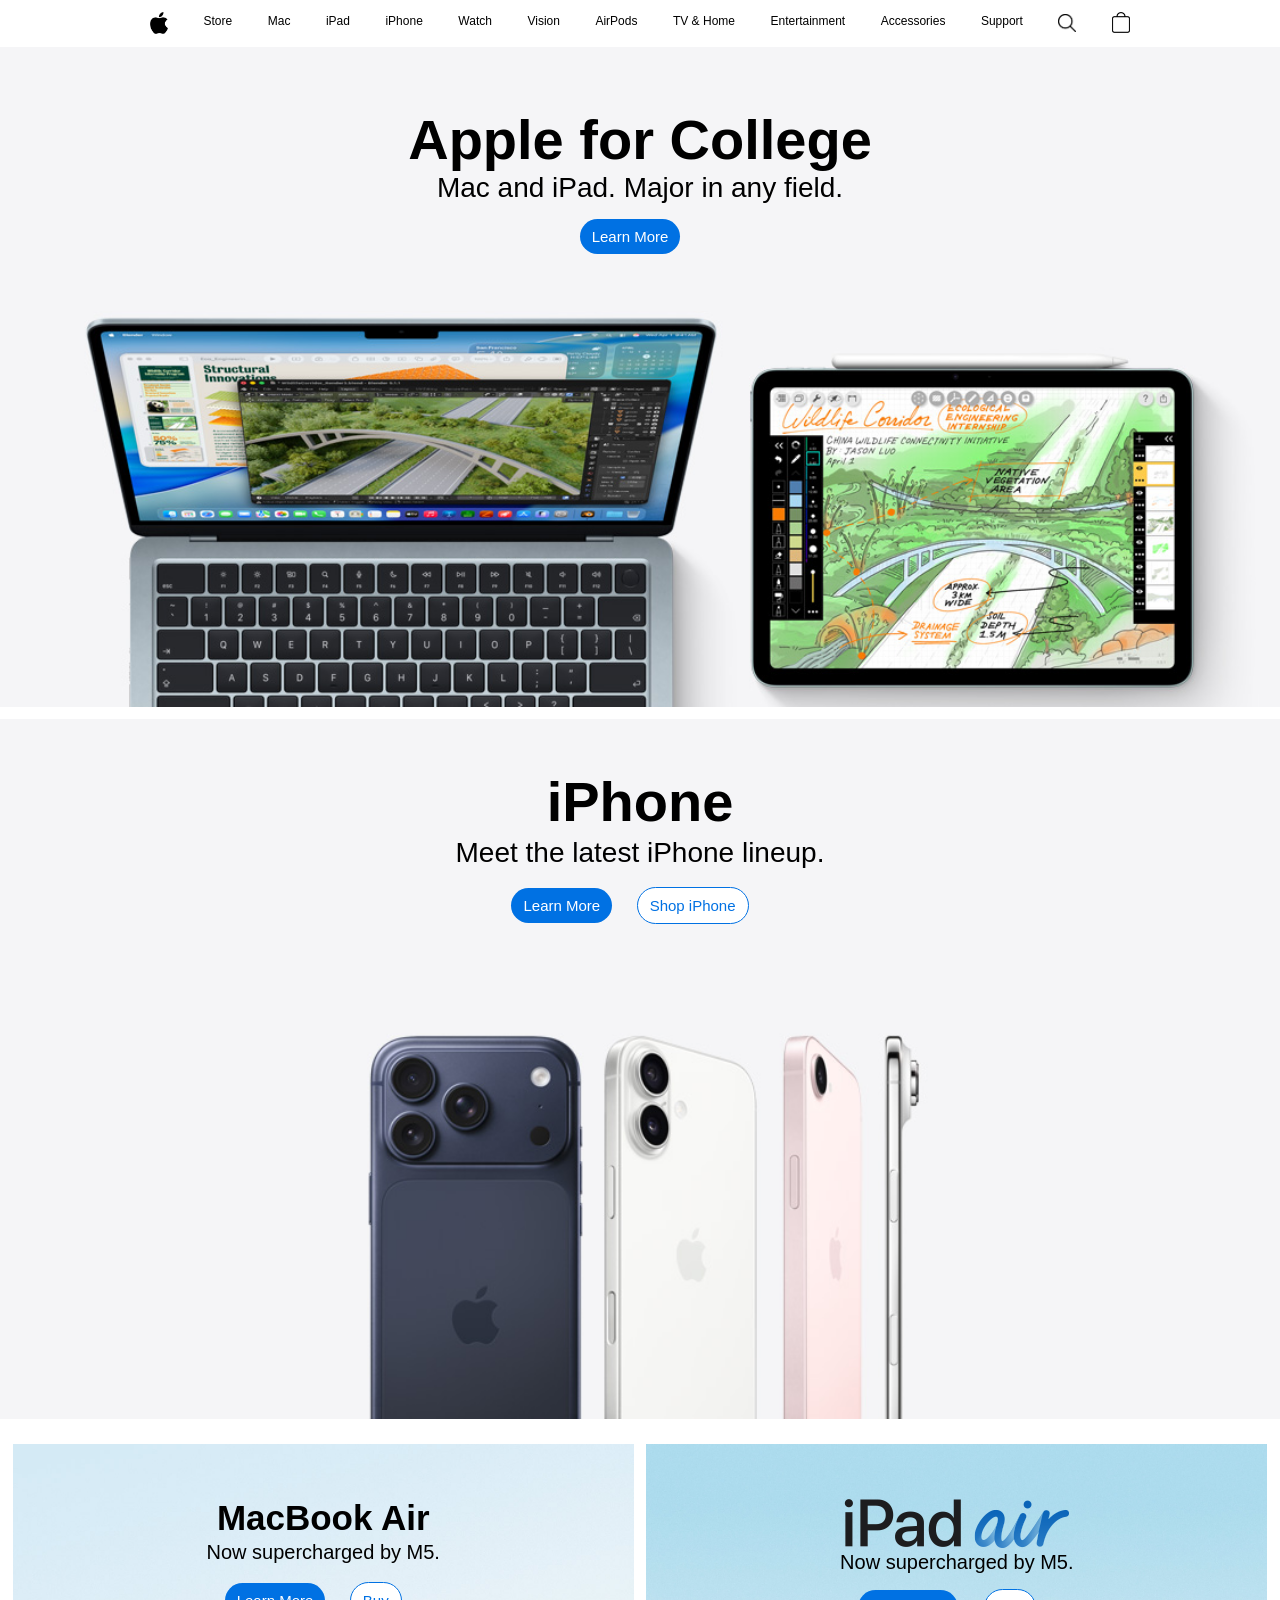
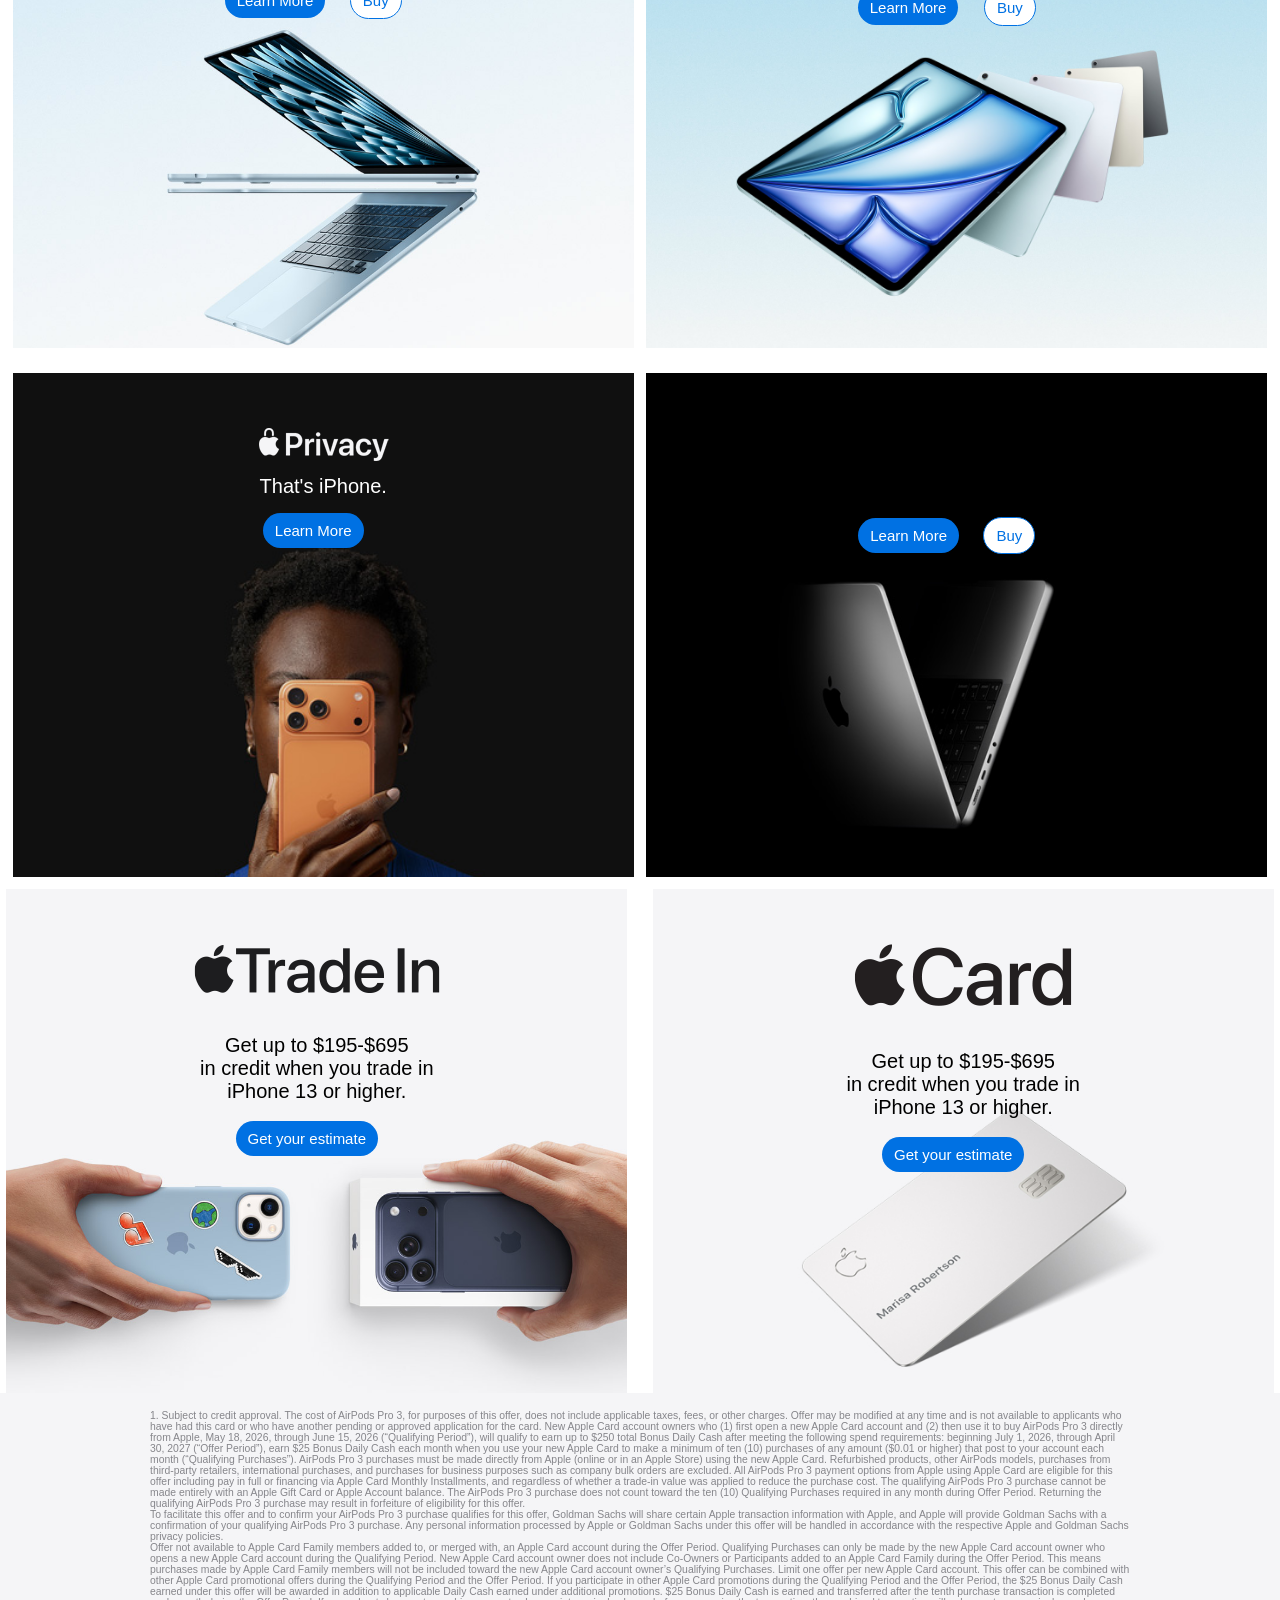
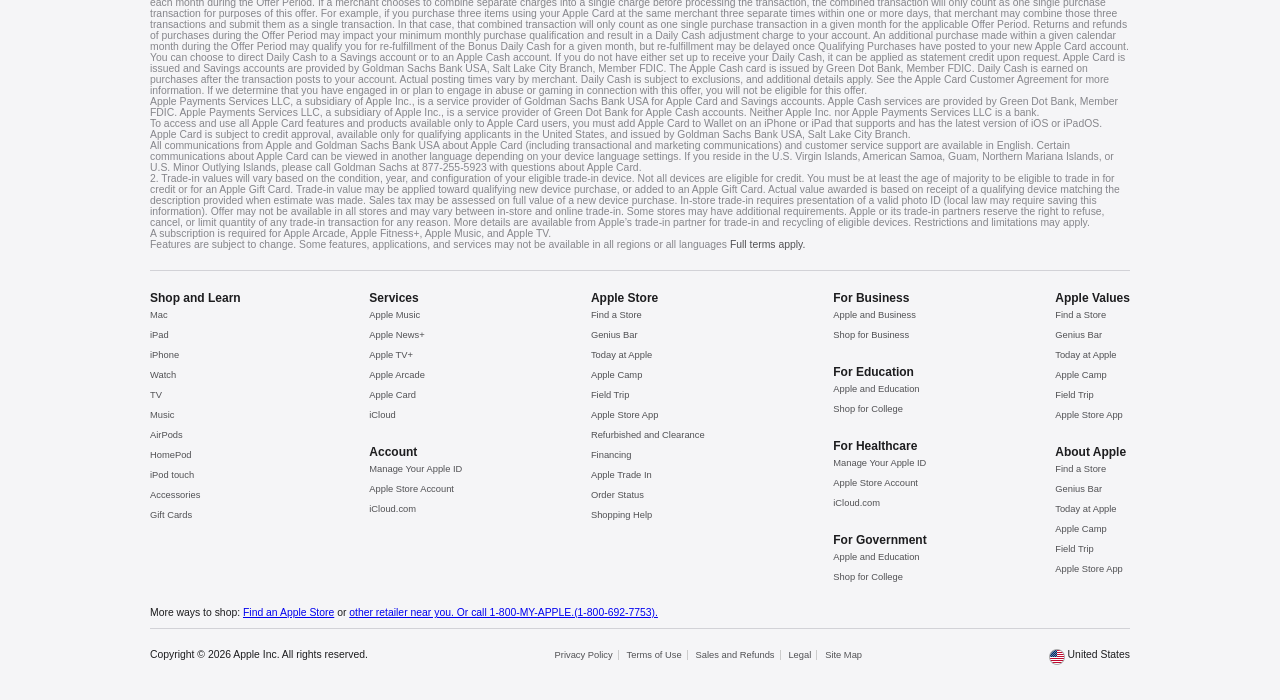
==== CurrentApple.html @ bcd477fb "Your commit message" ====
<!doctype html>
<html lang="en">
  <head>
    <meta charset="UTF-8" />
    <meta name="viewport" content="width=device-width, initial-scale=1.0" />
    <title>Current Apple Website</title>
    <link rel="stylesheet" href="currentApple.css" />
    <link
      rel="stylesheet"
      href="https://maxcdn.bootstrapcdn.com/font-awesome/4.6.2/css/font-awesome.min.css"
    />
    <link rel="preconnect" href="https://fonts.googleapis.com" />
    <link rel="preconnect" href="https://fonts.gstatic.com" crossorigin />
    <link
      href="https://fonts.googleapis.com/css2?family=Montserrat:wght@100..900&display=swap"
      rel="stylesheet"
    />
  </head>
  <body>
    <div class="outer-wrapper">
      <header class="header-wrapper">
        <div class="internal-wrapper">
          <div class="header-links-wrapper">
            <ul>
              <li class="logo-link">
                <a href="/logo/">
                  <img src="CurrentApple/icons/logo.png" alt="" />
                </a>
              </li>
              <li><a href="#">Store</a></li>
              <li><a href="#">Mac</a></li>
              <li><a href="#">iPad</a></li>
              <li><a href="#">iPhone</a></li>
              <li><a href="#">Watch</a></li>
              <li><a href="#">Vision</a></li>
              <li><a href="#">AirPods</a></li>
              <li><a href="#">TV & Home</a></li>
              <li><a href="#">Entertainment</a></li>
              <li><a href="#">Accessories</a></li>
              <li><a href="#">Support</a></li>
              <li class="search-link">
                <a href="/search/"
                  ><img src="CurrentApple/icons/search-icon.png" alt="" />
                </a>
              </li>
              <li class="cart-link">
                <a href="/cart/"
                  ><img src="CurrentApple/icons/cart.png" alt=""
                /></a>
              </li>
            </ul>
          </div>
        </div>
      </header>

      <section class="main-highlight-wrapper">
        <div class="internal-wrapper">
          <div class="product-title">Apple for College </div>
          <div class="brief-description">Mac and iPad. Major in any field.</div>
          <div class="links-wrapper">
            <ul>
              <li>
                <a href=""><button class="learn-btn">Learn More</button></a>
              </li>
            </ul>
          </div>
        </div>
      </section>

      <section class="second-highlight-wrapper">
        <div class="internal-wrapper">
          <div class="title-wrapper">iPhone</div>
          <div class="description-wrapper">Meet the latest iPhone lineup.</div>
          <div class="links-wrapper">
            <ul>
              <li>
                <a href=""><button class="learn-btn">Learn More</button></a>
              </li>
              <li>
                <a href=""><button class="buy-btn2">Shop iPhone</button></a>
              </li>
            </ul>
          </div>
        </div>
      </section>

      <section class="third-highlight-wrapper">
        <div class="left-side-wrapper">
          <div class="title-third">MacBook Air</div>
          <div class="description-wrapper">
            Now supercharged by M5.
          </div>
          <div class="links-wrapper">
            <ul>
              <li><a href=""><button class="learn-btn">Learn More</button></a></li>
              <li><a href=""><button class="buy-btn2">Buy</button></a></li>
            </ul>
          </div>
        </div>
        <div class="right-side-wrapper">
          <div class="top-logo-wrapper">
            <div class="logo-wrapper">
              <img src="CurrentApple/icons/promo_logo_ipad_air__cxpnwthgj5yu_medium_2x.png" />
            </div>
          <div class="description-wrapper">
            Now supercharged by M5.
          <div class="links-wrapper">
            <ul>
              <li><a href=""><button class="learn-btn">Learn More</button></a></li>
              <li><a href=""><button class="buy-btn2">Buy</button></a></li>
            </ul>
          </div>
        </div>
      </section>

      <section class="fourth-highlight-wrapper">
        <div class="left-side-wrapper">
          <div class="top-logo-wrapper">
            <div class="logo-wrapper">
              <img src="CurrentApple/icons/promo_logo_privacy__ca4we7oemzte_medium.png" />
            </div>
          </div>
          <div class="description-wrapper">
            That's iPhone.
          </div>
          <div class="links-wrapper">
            <ul>
              <li><a href=""><button class="learn-btn">Learn More</button></a></li>
            </ul>
          </div>
        </div>
        <div class="right-side-wrapper">
          <div class="title-third">MacBook Pro</div>
          <div class="description-wrapper">
            Now with M5, M5 Pro, and M5
          </div>
          <div class="links-wrapper">
            <ul>
              <li><a href=""><button class="learn-btn">Learn More</button></a></li>
              <li><a href=""><button class="buy-btn2">Buy</button></a></li>
            </ul>
          </div>
        </div>
      </section>

      <section class="fifth-highlight-wrapper">
        <div class="right-side-wrapper">
          <div class="top-logo-wrapper">
            <div class="logo-wrapper">
              <img src="CurrentApple/icons/promo_logo_iphone_tradein__7y3gtai5az66_medium_2x.png" alt="" />
            </div>
          </div>
          <div class="description-wrapper">
             Get up to $195-$695 <br>in credit when you trade in <br>iPhone 13 or higher.
          </div>
          <div class="links-wrapper">
            <ul>
              <li><a href=""><button class="learn-btn">Get your estimate</button></a></li>
            </ul>
          </div>
        </div>
        <div class="left-side-wrapper">
          <div class="top-logo-wrapper">
            <div class="logo-wrapper">
               <img src="CurrentApple/icons/rs.png" />
            </div>
          </div>
          <div class="description-wrapper">
            Get up to $195-$695 <br>in credit when you trade in <br>iPhone 13 or higher.
          </div>
          <div class="links-wrapper">
            <ul>
              <li><a href=""><button class="learn-btn">Get your estimate</button></a></li>
            </ul>
          </div>
        </div>
      </section>


      <footer class="footer-wrapper">
        <div class="footer-content">
          <div class="upper-text-container">
            1. Subject to credit approval. The cost of AirPods Pro 3, for purposes of this offer, 
            does not include applicable taxes, fees, or other charges. Offer may be modified at any
             time and is not available to applicants who have had this card or who have another pending 
             or approved application for the card. New Apple Card account owners who 
              (1) first open a new Apple Card account and (2) then use it to buy AirPods Pro 3 
              directly from Apple, May 18, 2026, through June 15, 2026 (“Qualifying Period”), will
               qualify to earn up to $250 total Bonus Daily Cash after meeting the following spend requirements: 
               beginning July 1, 2026, through April 30, 2027 (“Offer Period”), earn $25 Bonus Daily Cash each month
                when you use your new Apple Card to make a minimum of ten (10) purchases of any amount ($0.01 or higher) 
                that post to your account each month (“Qualifying Purchases”). AirPods Pro 3 purchases must be made directly
                 from Apple (online or in an Apple Store) using the new Apple Card. Refurbished products, other AirPods models,
                  purchases from third‑party retailers, international purchases, and purchases for business purposes such as 
                  company bulk orders are excluded. All AirPods Pro 3 payment options from Apple using Apple Card are eligible
                   for this offer including pay in full or financing via Apple Card Monthly Installments, and regardless of whether
                    a trade-in value was applied to reduce the purchase cost. The qualifying AirPods Pro 3 purchase cannot be made 
                    entirely with an Apple Gift Card or Apple Account balance. The AirPods Pro 3 purchase does not count toward the ten
                     (10) Qualifying Purchases required in any month during Offer Period. Returning the qualifying AirPods Pro 3 purchase
                      may result in forfeiture of eligibility for this offer. <br>
                      To facilitate this offer and to confirm your AirPods Pro 3 purchase 
                      qualifies for this offer, Goldman Sachs will share certain Apple transaction
                       information with Apple, and Apple will provide Goldman Sachs with a confirmation of your qualifying AirPods Pro 3 purchase. Any personal information processed by Apple or Goldman Sachs under this offer will be 
                      handled in accordance with the respective Apple and Goldman Sachs privacy policies. <br>
                      Offer not available to Apple Card Family members added to, or merged with, an Apple Card account during the Offer Period. Qualifying Purchases can only be made by the new Apple Card account owner who opens a new Apple Card account during the Qualifying Period. New Apple Card account owner does not include Co-Owners or Participants added to an Apple Card Family during the Offer Period. This means purchases made by Apple Card Family members will not be included toward the new Apple Card account owner’s Qualifying Purchases. Limit one offer per new Apple Card account. This offer can be combined with other Apple Card promotional offers during the Qualifying Period and the Offer Period. If you participate in other Apple Card promotions during the Qualifying Period and the Offer Period, the $25 Bonus Daily Cash earned under this offer will be awarded in addition to applicable Daily Cash earned under additional promotions. $25 Bonus Daily Cash is earned and transferred after the tenth purchase transaction is completed each month during the Offer Period. If a merchant chooses to combine separate charges into a single charge before processing the transaction, the combined transaction will only count as one single purchase transaction for purposes of this offer. For example, if you purchase three items using your Apple Card at the same merchant three separate times within one or more days, that merchant may combine those three transactions and submit them as a single transaction. In that case, that combined transaction will only count as one single purchase transaction in a given month for the applicable Offer Period. Returns and refunds of purchases during the Offer Period may impact your minimum monthly purchase qualification and result in a Daily Cash adjustment charge to your account. An additional purchase made within a given calendar month during the Offer Period may qualify you for re-fulfillment of the Bonus Daily Cash for a given month, but re-fulfillment may be delayed once Qualifying 
                      Purchases have posted to your new Apple Card account. <br>
                      You can choose to direct Daily Cash to a Savings account or to an Apple Cash account. If you do not have either set up to receive your Daily Cash, it can be applied as statement credit upon request. Apple Card is issued and Savings accounts are provided by Goldman Sachs Bank USA, Salt Lake City Branch, Member FDIC. The Apple Cash card is issued by Green Dot Bank, Member FDIC. Daily Cash is earned on purchases after the transaction posts to your account. Actual posting times vary by merchant. Daily Cash is subject to exclusions, and additional details apply. See the Apple Card Customer Agreement for more information. If we determine that you have engaged in or plan to engage in abuse or 
                      gaming in connection with this offer, you will not be eligible for this offer. <br>
                      Apple Payments Services LLC, a subsidiary of Apple Inc., is a service provider of Goldman Sachs Bank USA for Apple Card and Savings 
                      accounts. Apple Cash services are provided by Green Dot Bank, Member FDIC. Apple Payments Services LLC, a subsidiary of Apple Inc., 
                      is a service provider of Green Dot Bank for Apple Cash accounts. Neither Apple Inc. nor Apple Payments Services LLC is a bank. <br>
                      To access and use all Apple Card features and products available only to Apple Card users, you must add Apple Card to Wallet on an iPhone or iPad that supports and has the latest version of iOS or iPadOS. Apple Card is subject to credit approval, available only for qualifying applicants in the United States, and issued by Goldman Sachs Bank USA, Salt Lake City Branch. <br>
                      All communications from Apple and Goldman Sachs Bank USA about Apple Card (including transactional and marketing communications) and customer service support are available in English. Certain communications about Apple Card can be viewed in another language depending on your device language settings. If you reside in the U.S. Virgin Islands, American Samoa, Guam, Northern Mariana Islands, or U.S. Minor Outlying Islands, please call Goldman Sachs at 877-255-5923 with questions about Apple Card. <br>
            2. Trade‑in values will vary based on the condition, year, and configuration of your eligible trade‑in device. Not all devices are eligible for credit. You must be at least the age of majority to be eligible to trade in for credit or for an Apple Gift Card. Trade‑in value may be applied toward qualifying new device purchase, or added to an Apple Gift Card. Actual value awarded is based on receipt of a qualifying device matching the description provided when estimate was made. Sales tax may be assessed on full value of a new device purchase. In‑store trade‑in requires presentation of a valid photo ID (local law may require saving this information). Offer may not be available in all stores and may vary between in‑store and online trade‑in. Some stores may have additional requirements. Apple or its trade‑in partners reserve the right to refuse, cancel, or limit quantity of any trade‑in transaction for any reason. More details are available from Apple’s trade-in partner for trade‑in and recycling of eligible devices. Restrictions and limitations may apply. <br>
            A subscription is required for Apple Arcade, Apple Fitness+, Apple Music, and Apple TV. <br>
Features are subject to change. Some features, applications, and services may not be available in all regions or all languages

            <a href="#"> Full terms apply.</a>
          </div>
          <div class="footer-links-wrapper">
            <div class="links-wrapper-1">
              <h3>Shop and Learn</h3>
              <ul>
                <li><a href="#">Mac</a></li>
                <li><a href="#">iPad</a></li>
                <li><a href="#">iPhone</a></li>
                <li><a href="#">Watch</a></li>
                <li><a href="#">TV</a></li>
                <li><a href="#">Music</a></li>
                <li><a href="#">AirPods</a></li>
                <li><a href="#">HomePod</a></li>
                <li><a href="#">iPod touch</a></li>
                <li><a href="#">Accessories</a></li>
                <li><a href="#">Gift Cards</a></li>
              </ul>
            </div>
            <div class="links-wrapper-2">
              <h3>Services</h3>
              <ul>
                <li><a href="#">Apple Music</a></li>
                <li><a href="#">Apple News+</a></li>
                <li><a href="#">Apple TV+</a></li>
                <li><a href="#">Apple Arcade</a></li>
                <li><a href="#">Apple Card</a></li>
                <li><a href="#">iCloud</a></li>
              </ul>
              <h3>Account</h3>
              <ul>
                <li><a href="#">Manage Your Apple ID</a></li>
                <li><a href="#">Apple Store Account</a></li>
                <li><a href="#">iCloud.com</a></li>
              </ul>
            </div>
            <div class="links-wrapper-3">
              <h3>Apple Store</h3>
              <ul>
                <li><a href="#">Find a Store</a></li>
                <li><a href="#">Genius Bar</a></li>
                <li><a href="#">Today at Apple</a></li>
                <li><a href="#">Apple Camp</a></li>
                <li><a href="#">Field Trip</a></li>
                <li><a href="#">Apple Store App</a></li>
                <li><a href="#">Refurbished and Clearance</a></li>
                <li><a href="#">Financing</a></li>
                <li><a href="#">Apple Trade In</a></li>
                <li><a href="#">Order Status</a></li>
                <li><a href="#">Shopping Help</a></li>
              </ul>
            </div>
            <div class="links-wrapper-4">
              <h3>For Business</h3>
              <ul>
                <li><a href="#">Apple and Business</a></li>
                <li><a href="#">Shop for Business</a></li>
              </ul>
              <h3>For Education</h3>
              <ul>
                <li><a href="#">Apple and Education</a></li>
                <li><a href="#">Shop for College</a></li>
              </ul>
              <h3>For Healthcare</h3>
              <ul>
                <li><a href="#">Manage Your Apple ID</a></li>
                <li><a href="#">Apple Store Account</a></li>
                <li><a href="#">iCloud.com</a></li>
              </ul>
              <h3>For Government</h3>
              <ul>
                <li><a href="#">Apple and Education</a></li>
                <li><a href="#">Shop for College</a></li>
              </ul>
            </div>
            <div class="links-wrapper-5">
              <h3>Apple Values</h3>
              <ul>
                <li><a href="#">Find a Store</a></li>
                <li><a href="#">Genius Bar</a></li>
                <li><a href="#">Today at Apple</a></li>
                <li><a href="#">Apple Camp</a></li>
                <li><a href="#">Field Trip</a></li>
                <li><a href="#">Apple Store App</a></li>
              </ul>
              <h3>About Apple</h3>
              <ul>
                <li><a href="#">Find a Store</a></li>
                <li><a href="#">Genius Bar</a></li>
                <li><a href="#">Today at Apple</a></li>
                <li><a href="#">Apple Camp</a></li>
                <li><a href="#">Field Trip</a></li>
                <li><a href="#">Apple Store App</a></li>
              </ul>
            </div>
          </div>

          <div class="my-apple-wrapper">
            More ways to shop: <a href="#">Find an Apple Store</a> or
            <a href="#">other retailer near you. Or call 1-800-MY-APPLE.(1-800-692-7753).</a>
          </div>
          <div class="copyright-wrapper">
            <div class="copyright">
              Copyright © 2026 Apple Inc. All rights reserved.
            </div>
            <div class="footer-links-terms">
              <ul>
                <li><a href="#">Privacy Policy</a></li>
                <li><a href="#">Terms of Use</a></li>
                <li><a href="#">Sales and Refunds</a></li>
                <li><a href="#">Legal</a></li>
                <li><a href="#">Site Map</a></li>
              </ul>
            </div>
            <div class="footer-country">
              <div class="flag-wrapper">
                <img src="Images/icons/16.png" alt="" />
              </div>
              <div class="footer-country-name">United States</div>
            </div>
          </div>
        </div>
      </footer>

    </div>
  </body>
</html>
---- currentApple.css ----
* {
    margin: 0;
    padding: 0;
}
img { /* imgs that are within container cant have a width that is greater than the container*/
    max-width: 100%;
}

body {
  font-family: -apple-system, BlinkMacSystemFont, "Segoe UI", sans-serif;
}

/* Header Style*/
.header-wrapper{
    background: white;
    color: black;
    font-weight: 200;
    font-size: 0.75em; /* 1em = 16px */
}
.header-wrapper ul{
    display: flex; /* to make them horizontal*/
    -webkit-box-pack: justify;   /* older version of justify content*/
    justify-content: space-between;
}
.internal-wrapper{
    width: 980px;
    padding: 0 10px;
    margin: 0 auto; /* makes it center*/
}
.header-wrapper .header-links-wrapper ul li a{
    text-decoration: none;
    color: black;
}
.header-wrapper ul{
    list-style: none;
}
.header-wrapper .header-links-wrapper ul li{
    display: inline-block;
    padding: 14px 0 8px;
    height: 25px;
    
}
.header-wrapper .header-links-wrapper ul li:hover{
    opacity: 1;
}
.logo-link, .search-link, .cart-link{
    width: 18px;
    display: block;
    filter: invert(100%);

}
.header-wrapper .header-links-wrapper ul li.logo-link{
    padding: 12px 0 10px;  /* top left&right bottom*/
}
.header-wrapper .header-links-wrapper ul li.search-link{
    padding: 14px 0 8px;
}
.header-wrapper .header-links-wrapper ul li.cart-link{
    padding: 12px 0 10px;
}


/* Main Highlight */  /*
.main-highlight-wrapper {
    background-image: url(../CurrentApple/hero_iphone_17_pro__bknyzxfk2agi_mediumtall_2x.jpg);
    background-position: center;
    background-repeat: no-repeat;
    background-size: cover;

    text-align: center;
    padding: 25px;
    height: 100vh;
    color: #fff;
}  */

.main-highlight-wrapper {
    background-image: url(../CurrentApple/hero_college_students_2026__dzrtx52rt9aq_large.jpg);
    background-position: center;
    background-repeat: no-repeat;
    background-size: cover;

    height: 600px;
    color: black;

    display: flex;
    flex-direction: column;
    align-items: center;

    justify-content: flex-start;
    padding-top: 60px; /* control spacing here */
    text-align: center;
}
.links-wrapper ul{
    list-style: none;
    padding: 0;
    margin: 0;
}
.model{
    font-size: 0.85em;
}
.product-title{
    font-weight: 700;
    font-size: 56px;
    color: black;
}
.brief-description{
    font-size: 28px;
    color: black;
}
.links-wrapper{
    padding: 15px 0;
}
.links-wrapper ul li{
    display: inline-block;
    padding-right: 20px;
}
.links-wrapper ul li a{
    color: #06c;
    text-decoration: none;
}
.links-wrapper ul li a:hover{
    color: #000;
}

.learn-btn{
    background-color: #0071e3;
    color: white;
    border: none;
    padding: 18px 30px;
    border-radius: 999px;
    font-size: 50px;
    cursor: pointer;
}


/* Second Highlight Section */
.second-highlight-wrapper{
    background-image: url(../CurrentApple/hero_iphone_family__be5jkzxszb1e_medium.jpg);
    height: 600px;
    background-position: center;
    background-repeat: no-repeat;
    background-size: cover;
    text-align: center;
    padding: 50px 20px;
    color: black;
    margin: 12px 0;
}
.title-wrapper{
    font-weight: 600px;
    font-size: 56px;
    font-weight: bold;
}
.description-wrapper{
    font-size: 28px;
    padding: 10px 0;
    
}
.buy-btn2{
    background-color:white;
    color: #0071e3;
    border: 1px solid #0071e3;
    padding: 9px 12px;
    border-radius: 999px;
    font-size: 15px;
    cursor: pointer;
}
.buy-btn2:hover{
    background-color: #0071e3;
    color: white;
}


/* Third Highlight Section */
.third-highlight-wrapper{
    display: flex;
    justify-content: space-between;
    background: #fff;
    margin: 12px 0;
}
.left-side-wrapper{
    height: 500px;
    background-position: center;
    background-repeat: no-repeat;
    background-size: cover;
    text-align: center;
    width: 48.5%;
    
}
.third-highlight-wrapper .left-side-wrapper{
    background-image: url(../CurrentApple/promo_macbook_air_m5__e5xk2yysqiie_medium_2x.jpg);
}
.right-side-wrapper{
    height: 500px;
    background-position: center;
    background-repeat: no-repeat;
    background-size: cover;
    text-align: center;
    width: 48.5%;
    
}
.third-highlight-wrapper .right-side-wrapper .logo-wrapper{
    height: 50px;
}
.third-highlight-wrapper .right-side-wrapper{
    background-image: url(../CurrentApple/promo_ipad_air_m4__bgcv7t286k8y_large_2x.jpg);
}
.third-highlight-wrapper .description-wrapper{
   font-size: 20px;
   padding: 3px 0;
}
.title-third{
    font-size: 35px;
    font-weight: bold;
}

/* Fouth Highlight Section */
.fourth-highlight-wrapper{
    display: flex;
    justify-content: space-between;
    background: #fff;
}
.left-side-wrapper{
    height: 580px;
    background-position: center;
    background-repeat: no-repeat;
    background-size: contain;
    text-align: center;
    width: 48.5%;
    margin: 1% 0.5% 0% 1%;
    padding-top: 54px;
}
.fourth-highlight-wrapper .left-side-wrapper{
    background-image: url(../CurrentApple/promo_privacy__cnqoldc74oty_medium.jpg);
   
}
.fourth-highlight-wrapper .left-side-wrapper .description-wrapper{
    color: white;
    padding: 0;
}
.right-side-wrapper{
    height: 580px;
    background-position: center bottom;
    background-repeat: no-repeat;
    background-size: contain;
    text-align: center;
    width: 48.5%;
    margin: 1% 1% 0% 0.5%;
    padding-top: 54px;
}
.fourth-highlight-wrapper .right-side-wrapper{
    background-image: url(../CurrentApple/promo_macbook_pro__c9td9w1mc8ia_large.jpg);  
}
.fourth-highlight-wrapper .right-side-wrapper .title-third, .description-wrapper{
    color: black;
    padding: 3px;
}
.fourth-highlight-wrapper .description-wrapper{
    font-size: 20px;
}
.fourth-highlight-wrapper .buy-btn2, .learn-btn{
    padding: 9px 12px;
    font-size: 15px;
}


/* Fifth Highlight Section */
.fifth-highlight-wrapper{
    display: flex;
    justify-content: space-between;
    background: #fff;
}
.left-side-wrapper{
    height: 450px;
    background-position: center;
    background-repeat: no-repeat;
    background-size: cover;
    text-align: center;
    width: 48.5%;
    margin: 1% 0.5% 0% 1%;
    padding-top: 54px;
}
.fifth-highlight-wrapper .left-side-wrapper{
    background-image: url(../CurrentApple/promo_apple_card__d8xz4kd4evwy_large.jpg);
   
}
.fifth-highlight-wrapper .description-wrapper{
    color: black;
    font-size: 20px;
    padding-top: 5px;
}
.right-side-wrapper{
    height: 450px;
    background-position: center;
    background-repeat: no-repeat;
    background-size: cover;
    text-align: center;
    width: 48.5%;
    margin: 1% 1% 0% 0.5%;
    padding-top: 54px;
}
.fifth-highlight-wrapper .right-side-wrapper{
    background-image: url(../CurrentApple/promo_iphone_tradein__bugw15ka691e_medium_2x.jpg);
    
}
.fifth-highlight-wrapper .buy-btn2, .learn-btn{
    padding: 9px 12px;
    font-size: 15px;
}
.fifth-highlight-wrapper .left-side-wrapper .right-side-wrapper .lo img{
    padding-top: 20px;
}


/* footer style */

.footer-wrapper{
    background-color: #f5f5f7;
    color: #1d1d1f;
    font-size: .65em;
}
.upper-text-container{
    border-bottom: 1px solid #d2d2d7;
    color: #86868b;
    padding: 17px 0 20px;
}
.upper-text-container a{
    text-decoration: none;
    color: #515154;
}
.upper-text-container a:hover{
    text-decoration: underline;
}
.footer-links-wrapper{
    display: flex;
    -webkit-box-pack: justify;
    justify-content: space-between;
    padding-top: 20px;
}
.footer-wrapper ul{
    list-style: none;
    padding-bottom: 20px;
}
.footer-wrapper ul li{
    padding: 5px 0;
    font-size: 0.9em;
}
.footer-content{
    width: 980px;
    padding: 0 10px;
    margin: 0 auto;
}
.footer-links-wrapper a{
    color: #515154;
    text-decoration: none;
}
.footer-links-wrapper a:hover{
    text-decoration: underline;
}
.footer-links-wrapper h3{
    font-size: 12px;
    font-weight: 600;
}
.my-apple-wrapper{
    border-bottom: 1px solid #d2d2d7;
    padding-bottom: 10px;
    margin-bottom: 10px;
}
.copyright-wrapper{
    display: flex;
    -webkit-box-pack: justify;
    justify-content: space-between;
    padding: 10px 0 20px;
}
.footer-links-terms ul li{
    display: inline-block;
    padding: 0 5px;
    border-right: 1px solid #ccc;
}
.footer-links-terms ul li:last-child{
    border-right: 0px;
}
.footer-links-terms ul li a{
    text-decoration: none;
    color: #515154;
}
.footer-links-terms ul li a:hover{
    text-decoration: underline;
}
.footer-country{
    display: inline-block;
}
.flag-wrapper{
    display: inline-block;
    vertical-align: middle;
}
.footer-country-name{
    display: inline-block;
    vertical-align: top;
}


/* Tablets */
@media (max-width: 1024px) {

    .left-side-wrapper,
    .right-side-wrapper {
        width: 100%;
        margin: 10px 0;
        height: 500px;
    }

    .product-title,
    .title-third {
        font-size: 36px;
    }
}

/* Phones */
@media (max-width: 768px) {

    .left-side-wrapper,
    .right-side-wrapper {
        width: 100%;
        height: 400px;
        padding-top: 30px;
        background-size: contain;
        margin: 10px 0;
    }

    .product-title,
    .title-third {
        font-size: 28px;
    }

    .description-wrapper {
        font-size: 18px;
    }

    .links-wrapper ul {
        display: flex;
        justify-content: center;
        flex-wrap: wrap;
    }

    .learn-btn,
    .buy-btn,
    .buy-btn2 {
        padding: 8px 12px;
        font-size: 14px;
    }
}

/* Small phones */
@media (max-width: 480px) {

    .left-side-wrapper,
    .right-side-wrapper {
        height: 320px;
        background-size: contain;
    }

    .product-title,
    .title-third {
        font-size: 24px;
    }

    .description-wrapper {
        font-size: 16px;
    }
}

/* since we're using flexbox */

@media (max-width: 768px) {

    .third-highlight-wrapper,
    .fourth-highlight-wrapper,
    .fifth-highlight-wrapper {
        flex-direction: column;
    }
}
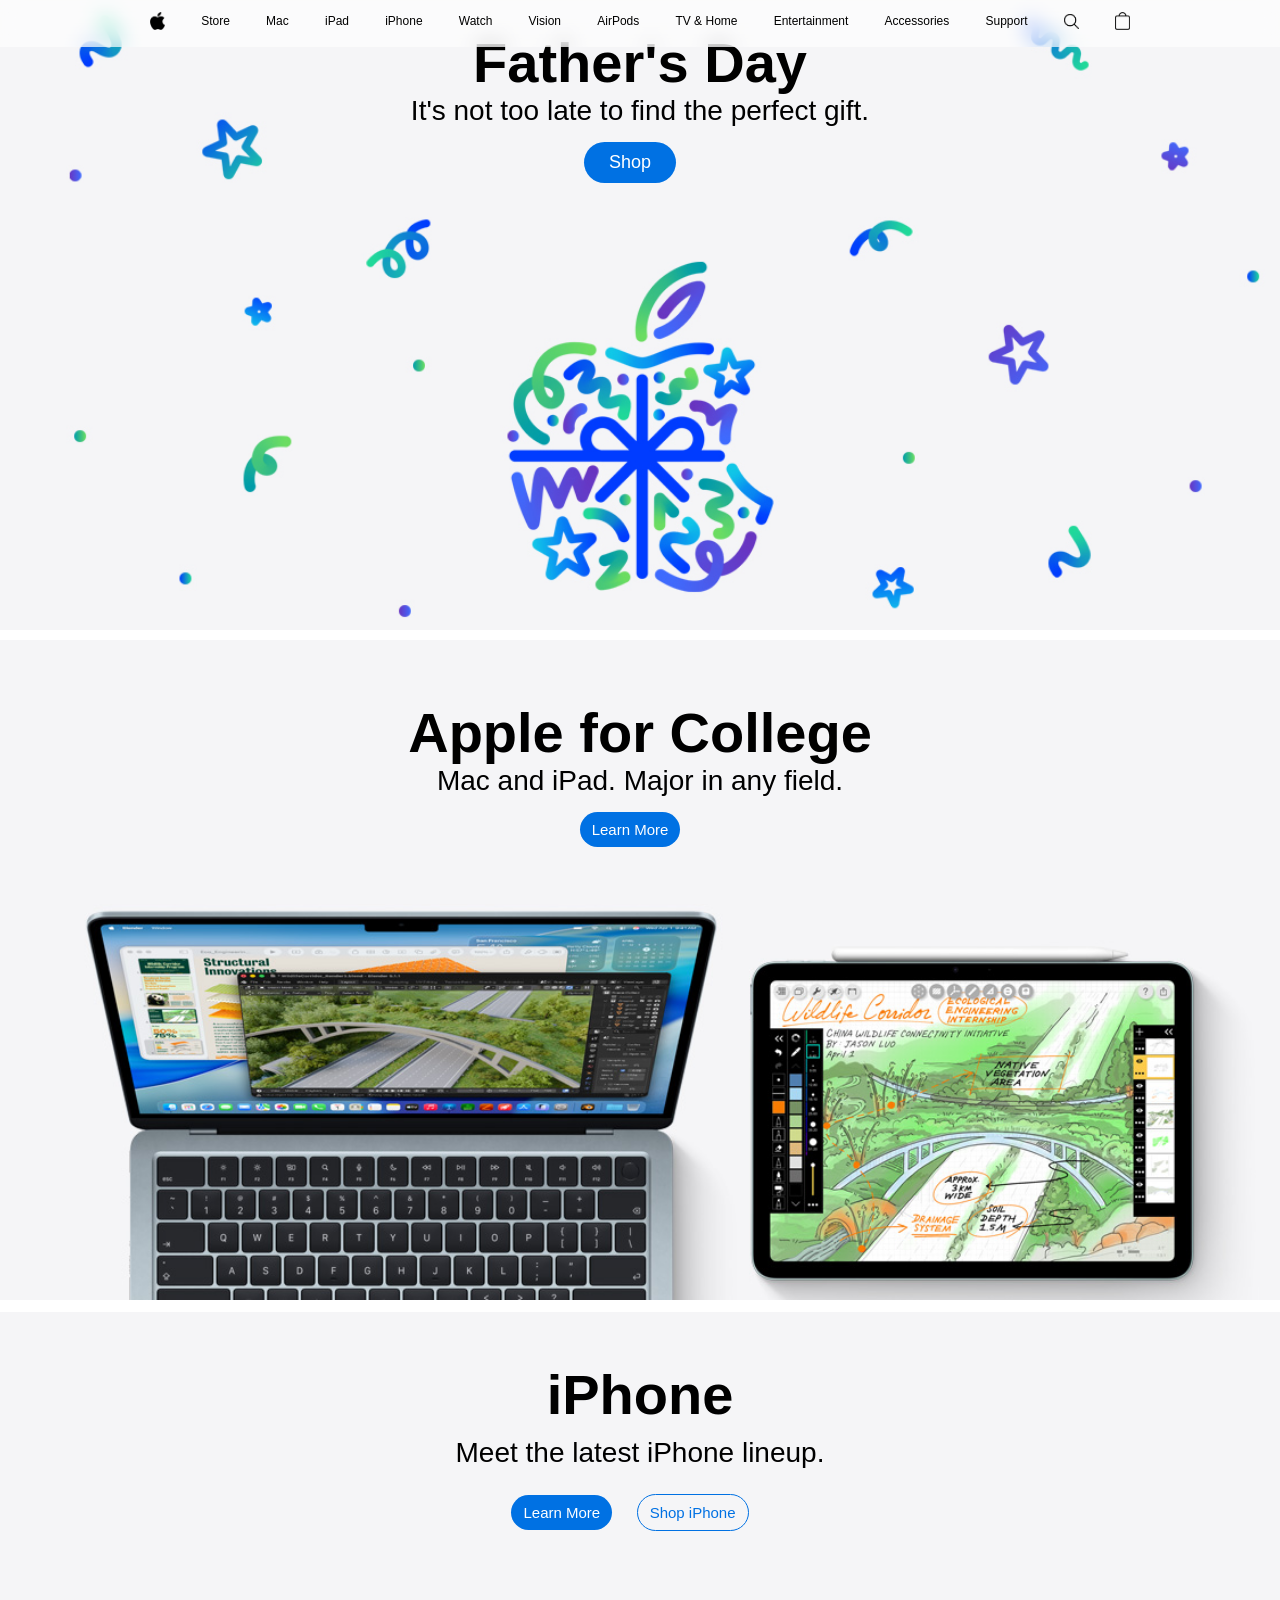
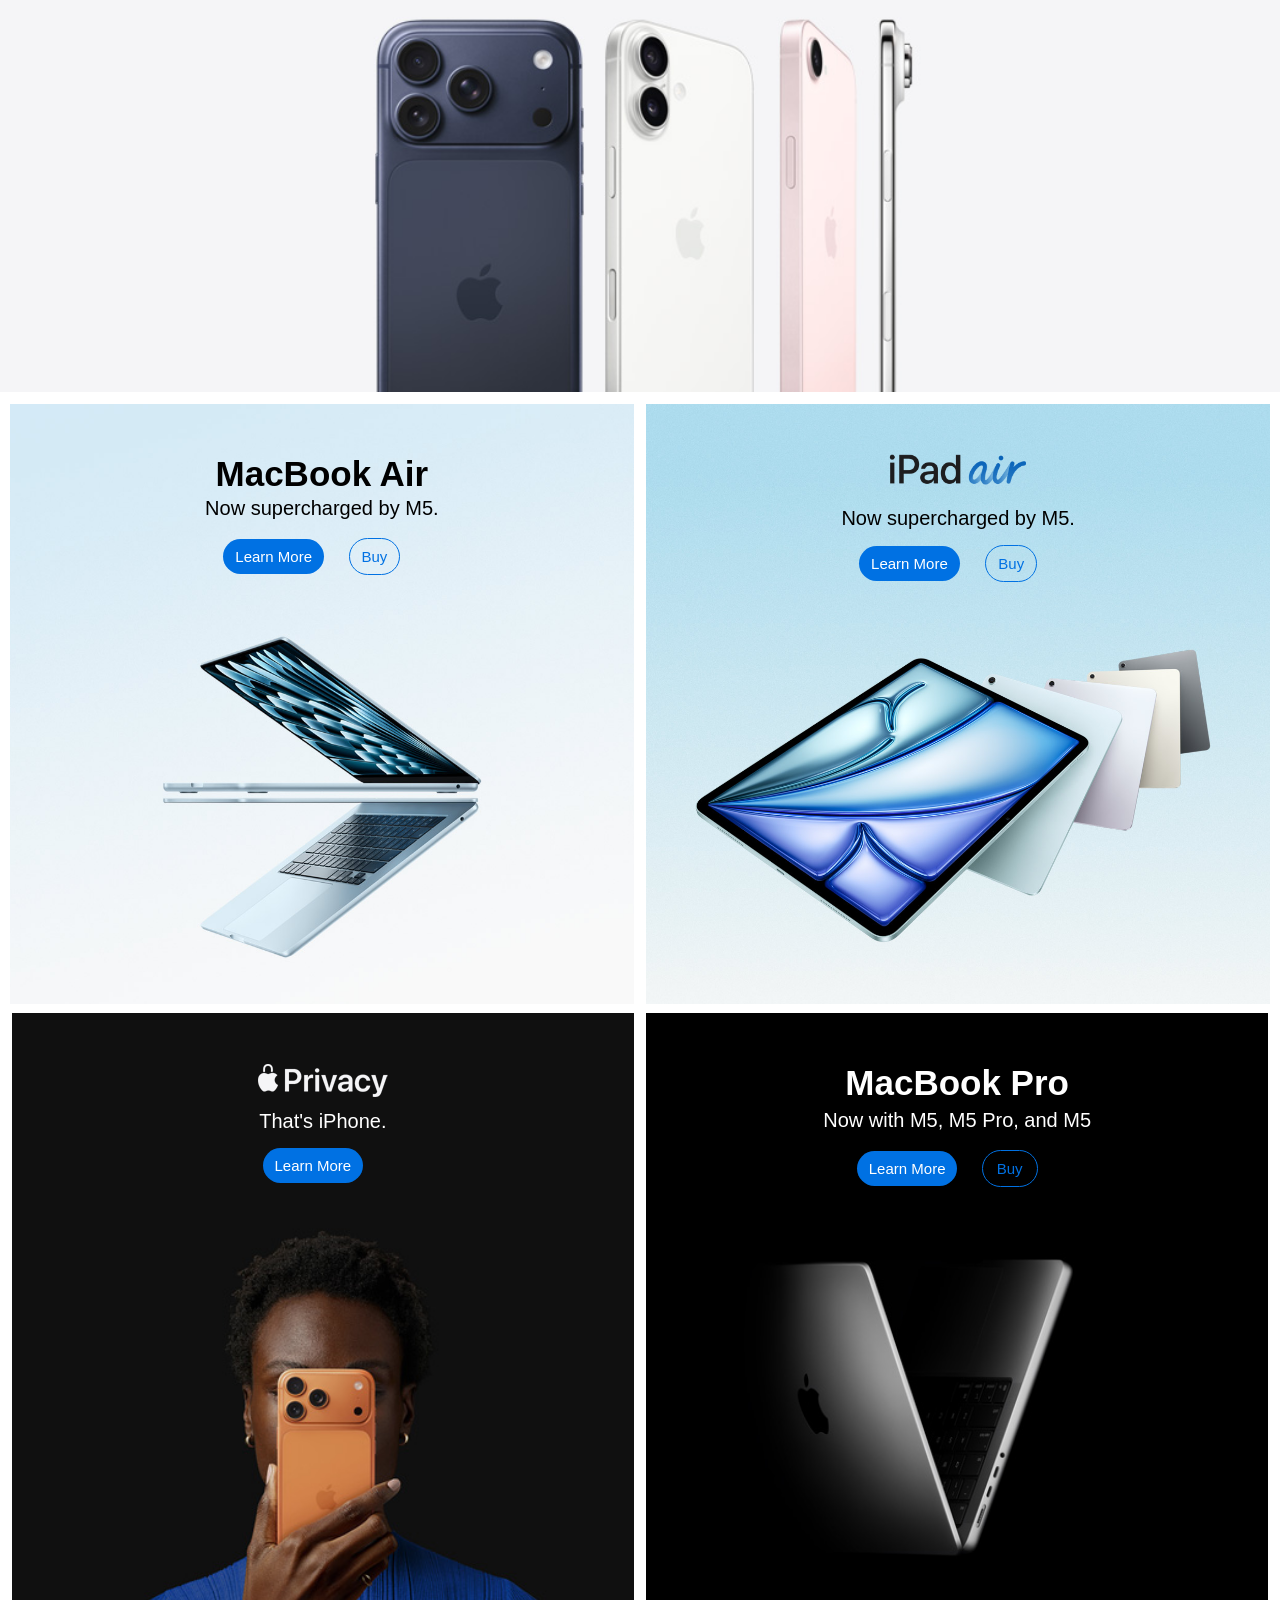
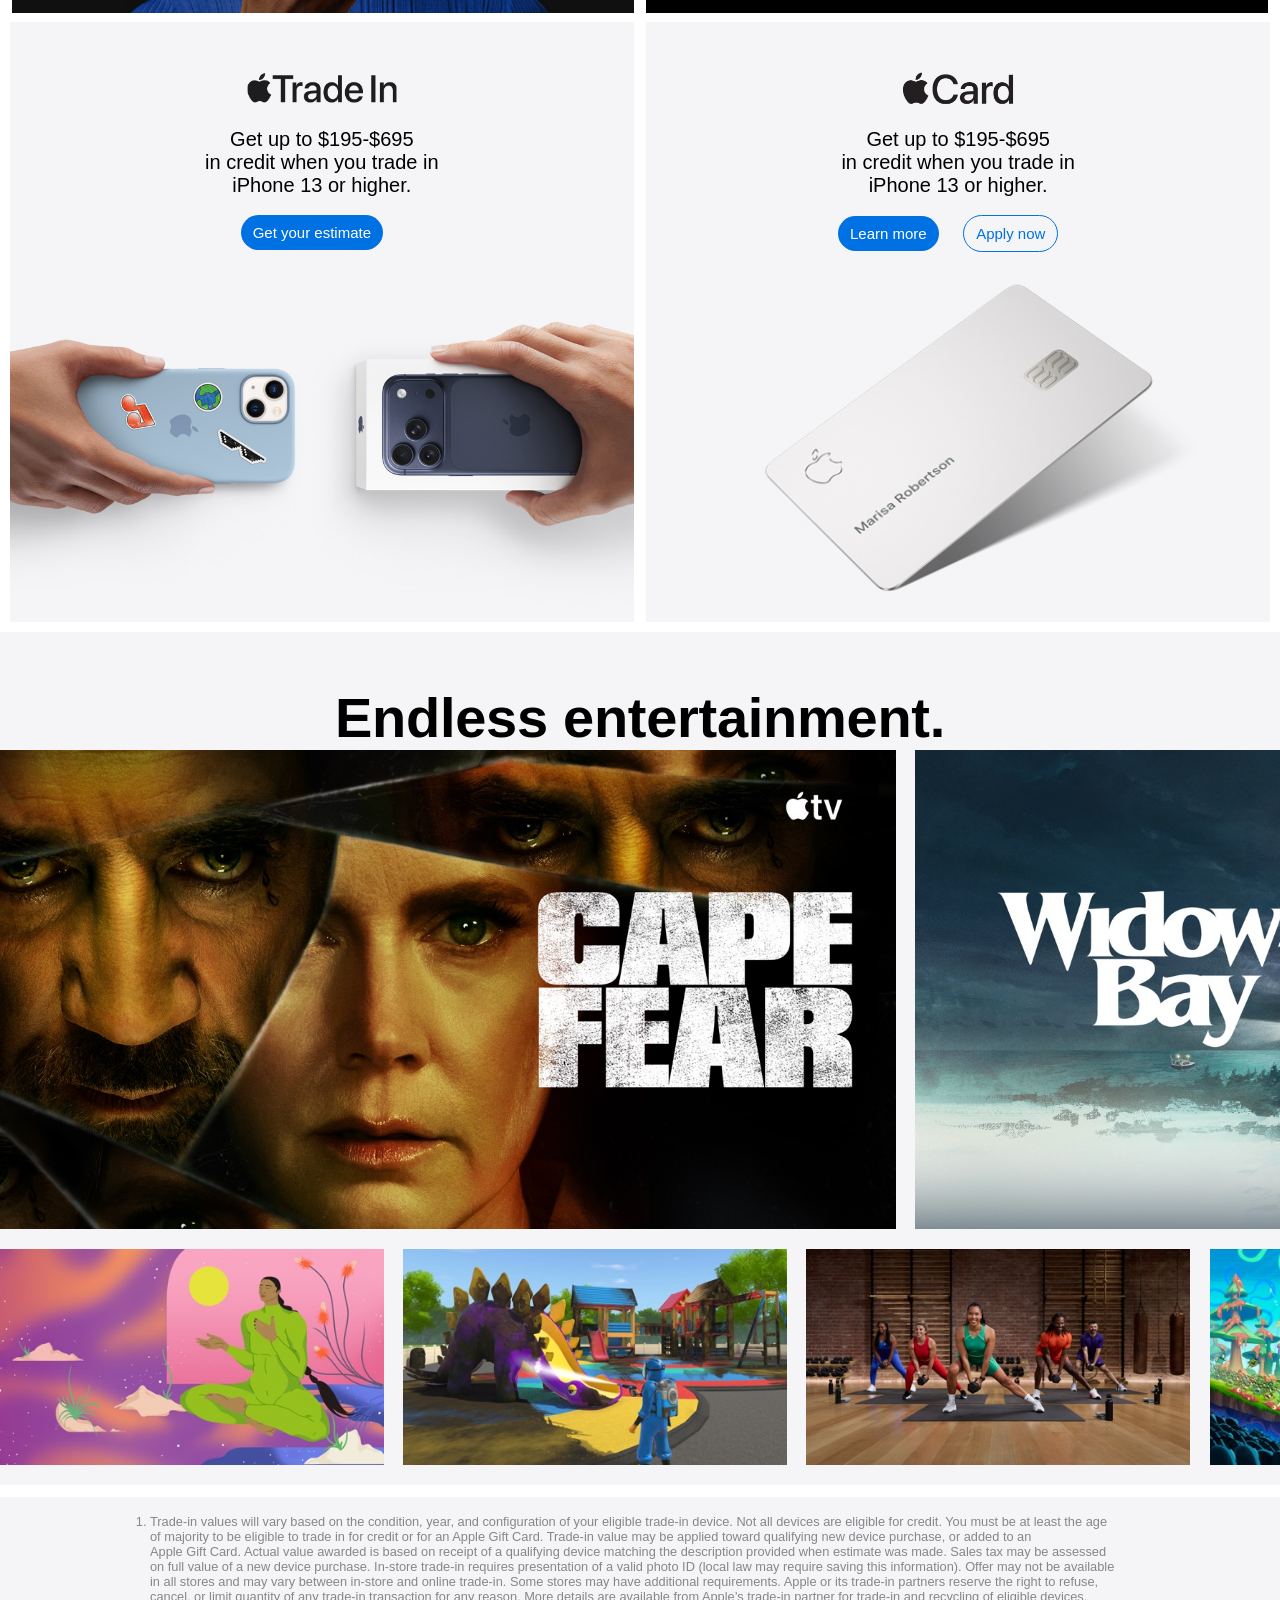
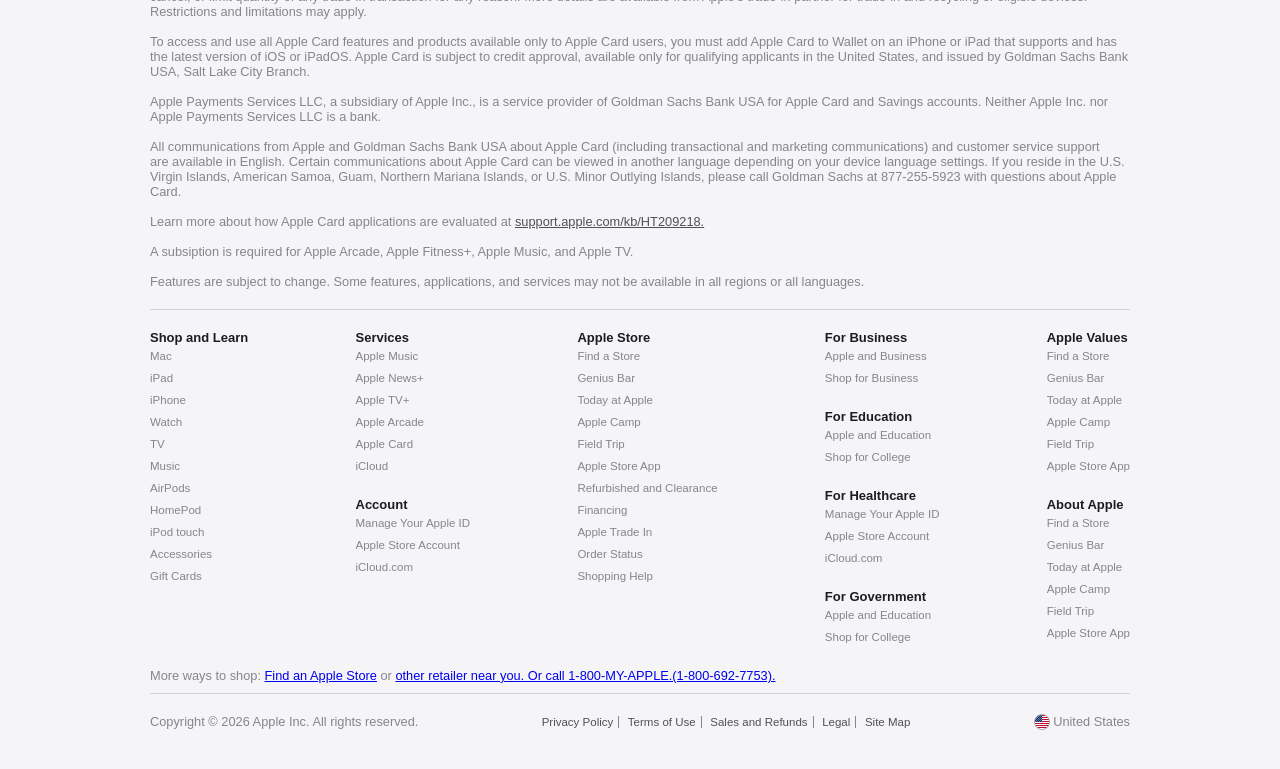
==== commit 4648cfff: "final apple project" ====
--- a/CurrentApple.html
+++ b/CurrentApple.html
@@ -3,7 +3,7 @@
   <head>
     <meta charset="UTF-8" />
     <meta name="viewport" content="width=device-width, initial-scale=1.0" />
-    <title>Current Apple Website</title>
+    <title>Apple</title>
     <link rel="stylesheet" href="currentApple.css" />
     <link
       rel="stylesheet"
@@ -53,6 +53,20 @@
         </div>
       </header>
 
+      <section class="fathers-day">
+        <div class="internal-wrapper">
+          <div class="product-title">Father's Day </div>
+          <div class="brief-description">It's not too late to find the perfect gift.</div>
+          <div class="links-wrapper">
+            <ul>
+              <li>
+                <a href=""><button class="learn-btn">Shop</button></a>
+              </li>
+            </ul>
+          </div>
+        </div>
+      </section>
+
       <section class="main-highlight-wrapper">
         <div class="internal-wrapper">
           <div class="product-title">Apple for College </div>
@@ -170,55 +184,112 @@
           </div>
           <div class="links-wrapper">
             <ul>
-              <li><a href=""><button class="learn-btn">Get your estimate</button></a></li>
-            </ul>
-          </div>
-        </div>
-      </section>
+              <li><a href=""><button class="learn-btn">Learn more</button></a></li>
+              <li><a href=""><button class="buy-btn2">Apply now</button></a></li>
+            </ul>
+          </div>
+        </div>
+      </section>
+
+
+      <section class="section gallery-section">
+        <div class="endless-entertainment">
+          <h2 class="gallery-headline">Endless entertainment.</h2>
+            <div class="gallery tv-gallery">
+              <ul class="gallery-item-container">
+                <li class="gallery-item">
+                  <img src="CurrentApple/ET1.jpg" />
+                </li>
+                <li class="gallery-item">
+                  <img src="CurrentApple/ET2.jpg" />
+                </li>
+                <li class="gallery-item">
+                  <img src="CurrentApple/ET3.jpg" />
+                </li>
+                <li class="gallery-item">
+                  <img src="CurrentApple/ET4.jpg" />
+                </li>
+                <li class="gallery-item">
+                  <img src="CurrentApple/ET5.jpg" />
+                </li>
+                <li class="gallery-item">
+                  <img src="CurrentApple/ET6.jpg" />
+                </li>
+                <li class="gallery-item">
+                  <img src="CurrentApple/ET7.jpg" />
+                </li>
+                <li class="gallery-item">
+                  <img src="CurrentApple/ET8.jpg" />
+                </li>
+                <li class="gallery-item">
+                  <img src="CurrentApple/ET9.jpg" />
+                </li>
+              </ul>
+            </div>
+            <div class="gallery fam-gallery">
+              <ul class="gallery-item-container">
+                <li class="gallery-item">
+                  <img src="CurrentApple/ETb1.jpg" />
+                </li>
+                 <li class="gallery-item">
+                  <img src="CurrentApple/ETb2.jpg" />
+                </li>
+                 <li class="gallery-item">
+                  <img src="CurrentApple/ETb3.jpg" />
+                </li>
+                 <li class="gallery-item">
+                  <img src="CurrentApple/ETb4.jpg" />
+                </li>
+                 <li class="gallery-item">
+                  <img src="CurrentApple/ETb5.jpg" />
+                </li>
+                 <li class="gallery-item">
+                  <img src="CurrentApple/ETb6.jpg" />
+                </li>
+              </ul>
+            </div>
+          </div>
+        </section>
 
 
       <footer class="footer-wrapper">
         <div class="footer-content">
           <div class="upper-text-container">
-            1. Subject to credit approval. The cost of AirPods Pro 3, for purposes of this offer, 
-            does not include applicable taxes, fees, or other charges. Offer may be modified at any
-             time and is not available to applicants who have had this card or who have another pending 
-             or approved application for the card. New Apple Card account owners who 
-              (1) first open a new Apple Card account and (2) then use it to buy AirPods Pro 3 
-              directly from Apple, May 18, 2026, through June 15, 2026 (“Qualifying Period”), will
-               qualify to earn up to $250 total Bonus Daily Cash after meeting the following spend requirements: 
-               beginning July 1, 2026, through April 30, 2027 (“Offer Period”), earn $25 Bonus Daily Cash each month
-                when you use your new Apple Card to make a minimum of ten (10) purchases of any amount ($0.01 or higher) 
-                that post to your account each month (“Qualifying Purchases”). AirPods Pro 3 purchases must be made directly
-                 from Apple (online or in an Apple Store) using the new Apple Card. Refurbished products, other AirPods models,
-                  purchases from third‑party retailers, international purchases, and purchases for business purposes such as 
-                  company bulk orders are excluded. All AirPods Pro 3 payment options from Apple using Apple Card are eligible
-                   for this offer including pay in full or financing via Apple Card Monthly Installments, and regardless of whether
-                    a trade-in value was applied to reduce the purchase cost. The qualifying AirPods Pro 3 purchase cannot be made 
-                    entirely with an Apple Gift Card or Apple Account balance. The AirPods Pro 3 purchase does not count toward the ten
-                     (10) Qualifying Purchases required in any month during Offer Period. Returning the qualifying AirPods Pro 3 purchase
-                      may result in forfeiture of eligibility for this offer. <br>
-                      To facilitate this offer and to confirm your AirPods Pro 3 purchase 
-                      qualifies for this offer, Goldman Sachs will share certain Apple transaction
-                       information with Apple, and Apple will provide Goldman Sachs with a confirmation of your qualifying AirPods Pro 3 purchase. Any personal information processed by Apple or Goldman Sachs under this offer will be 
-                      handled in accordance with the respective Apple and Goldman Sachs privacy policies. <br>
-                      Offer not available to Apple Card Family members added to, or merged with, an Apple Card account during the Offer Period. Qualifying Purchases can only be made by the new Apple Card account owner who opens a new Apple Card account during the Qualifying Period. New Apple Card account owner does not include Co-Owners or Participants added to an Apple Card Family during the Offer Period. This means purchases made by Apple Card Family members will not be included toward the new Apple Card account owner’s Qualifying Purchases. Limit one offer per new Apple Card account. This offer can be combined with other Apple Card promotional offers during the Qualifying Period and the Offer Period. If you participate in other Apple Card promotions during the Qualifying Period and the Offer Period, the $25 Bonus Daily Cash earned under this offer will be awarded in addition to applicable Daily Cash earned under additional promotions. $25 Bonus Daily Cash is earned and transferred after the tenth purchase transaction is completed each month during the Offer Period. If a merchant chooses to combine separate charges into a single charge before processing the transaction, the combined transaction will only count as one single purchase transaction for purposes of this offer. For example, if you purchase three items using your Apple Card at the same merchant three separate times within one or more days, that merchant may combine those three transactions and submit them as a single transaction. In that case, that combined transaction will only count as one single purchase transaction in a given month for the applicable Offer Period. Returns and refunds of purchases during the Offer Period may impact your minimum monthly purchase qualification and result in a Daily Cash adjustment charge to your account. An additional purchase made within a given calendar month during the Offer Period may qualify you for re-fulfillment of the Bonus Daily Cash for a given month, but re-fulfillment may be delayed once Qualifying 
-                      Purchases have posted to your new Apple Card account. <br>
-                      You can choose to direct Daily Cash to a Savings account or to an Apple Cash account. If you do not have either set up to receive your Daily Cash, it can be applied as statement credit upon request. Apple Card is issued and Savings accounts are provided by Goldman Sachs Bank USA, Salt Lake City Branch, Member FDIC. The Apple Cash card is issued by Green Dot Bank, Member FDIC. Daily Cash is earned on purchases after the transaction posts to your account. Actual posting times vary by merchant. Daily Cash is subject to exclusions, and additional details apply. See the Apple Card Customer Agreement for more information. If we determine that you have engaged in or plan to engage in abuse or 
-                      gaming in connection with this offer, you will not be eligible for this offer. <br>
-                      Apple Payments Services LLC, a subsidiary of Apple Inc., is a service provider of Goldman Sachs Bank USA for Apple Card and Savings 
-                      accounts. Apple Cash services are provided by Green Dot Bank, Member FDIC. Apple Payments Services LLC, a subsidiary of Apple Inc., 
-                      is a service provider of Green Dot Bank for Apple Cash accounts. Neither Apple Inc. nor Apple Payments Services LLC is a bank. <br>
-                      To access and use all Apple Card features and products available only to Apple Card users, you must add Apple Card to Wallet on an iPhone or iPad that supports and has the latest version of iOS or iPadOS. Apple Card is subject to credit approval, available only for qualifying applicants in the United States, and issued by Goldman Sachs Bank USA, Salt Lake City Branch. <br>
-                      All communications from Apple and Goldman Sachs Bank USA about Apple Card (including transactional and marketing communications) and customer service support are available in English. Certain communications about Apple Card can be viewed in another language depending on your device language settings. If you reside in the U.S. Virgin Islands, American Samoa, Guam, Northern Mariana Islands, or U.S. Minor Outlying Islands, please call Goldman Sachs at 877-255-5923 with questions about Apple Card. <br>
-            2. Trade‑in values will vary based on the condition, year, and configuration of your eligible trade‑in device. Not all devices are eligible for credit. You must be at least the age of majority to be eligible to trade in for credit or for an Apple Gift Card. Trade‑in value may be applied toward qualifying new device purchase, or added to an Apple Gift Card. Actual value awarded is based on receipt of a qualifying device matching the description provided when estimate was made. Sales tax may be assessed on full value of a new device purchase. In‑store trade‑in requires presentation of a valid photo ID (local law may require saving this information). Offer may not be available in all stores and may vary between in‑store and online trade‑in. Some stores may have additional requirements. Apple or its trade‑in partners reserve the right to refuse, cancel, or limit quantity of any trade‑in transaction for any reason. More details are available from Apple’s trade-in partner for trade‑in and recycling of eligible devices. Restrictions and limitations may apply. <br>
-            A subscription is required for Apple Arcade, Apple Fitness+, Apple Music, and Apple TV. <br>
-Features are subject to change. Some features, applications, and services may not be available in all regions or all languages
-
-            <a href="#"> Full terms apply.</a>
+            <ol>
+              <li>
+                Trade‑in values will vary based on the condition, year, and configuration 
+                of your eligible trade‑in device. Not all devices are eligible for credit. 
+                You must be at least the age <br> of majority to be eligible to trade in for 
+                credit or for an Apple Gift Card. Trade‑in value may be applied toward 
+                qualifying new device purchase, or added to an <br>Apple Gift Card. Actual 
+                value awarded is based on receipt of a qualifying device matching the 
+                description provided when estimate was made. Sales tax may be assessed <br>
+                on full value of a new device purchase. In‑store trade‑in requires 
+                presentation of a valid photo ID (local law may require saving this 
+                information).  Offer may not be available <br> in all stores and may vary 
+                between in‑store and online trade‑in. Some stores may have additional
+                requirements. Apple or its trade‑in partners reserve the right to refuse, <br> cancel, 
+                 or limit quantity of any trade‑in transaction for any reason. More details are available
+                  from Apple’s trade-in partner for trade‑in and recycling of eligible devices. <br>
+                   Restrictions and limitations may apply. <br> <br>
+              </li>
+            </ol>
+            <div class="bellow-footer-head">
+            To access and use all Apple Card features and products available only to Apple Card users, you must add Apple Card to Wallet on an iPhone or iPad that supports and has <br>
+             the latest version of iOS or iPadOS. Apple Card is subject to credit approval, available only for qualifying applicants in the United States, and issued by Goldman Sachs Bank USA,
+              Salt Lake City Branch. <br> <br>
+            Apple Payments Services LLC, a subsidiary of Apple Inc., is a service provider of Goldman Sachs Bank USA for Apple Card and Savings accounts. Neither Apple Inc. nor <br>
+            Apple Payments Services LLC is a bank. <br> <br>
+            All communications from Apple and Goldman Sachs Bank USA about Apple Card (including transactional and marketing communications) and customer service support <br>
+            are available in English. Certain communications about Apple Card can be viewed in another language depending on your device language settings. If you reside in the U.S. <br> Virgin
+            Islands, American Samoa, Guam, Northern Mariana Islands, or U.S. Minor Outlying Islands, please call Goldman Sachs at 877-255-5923 with questions about Apple Card. <br><br>
+            Learn more about how Apple Card applications are evaluated at <a href="#">support.apple.com/kb/HT209218.</a> <br> <br>
+            A subsiption is required for Apple Arcade, Apple Fitness+, Apple Music, and Apple TV. <br> <br>
+            Features are subject to change. Some features, applications, and services may not be available in all regions or all languages.
+            </div>
           </div>
           <div class="footer-links-wrapper">
-            <div class="links-wrapper-1">
+            <div class="links-wrapper-col">
               <h3>Shop and Learn</h3>
               <ul>
                 <li><a href="#">Mac</a></li>
@@ -234,7 +305,7 @@
                 <li><a href="#">Gift Cards</a></li>
               </ul>
             </div>
-            <div class="links-wrapper-2">
+            <div class="links-wrapper-col">
               <h3>Services</h3>
               <ul>
                 <li><a href="#">Apple Music</a></li>
@@ -251,7 +322,7 @@
                 <li><a href="#">iCloud.com</a></li>
               </ul>
             </div>
-            <div class="links-wrapper-3">
+            <div class="links-wrapper-col">
               <h3>Apple Store</h3>
               <ul>
                 <li><a href="#">Find a Store</a></li>
@@ -267,7 +338,7 @@
                 <li><a href="#">Shopping Help</a></li>
               </ul>
             </div>
-            <div class="links-wrapper-4">
+            <div class="links-wrapper-col">
               <h3>For Business</h3>
               <ul>
                 <li><a href="#">Apple and Business</a></li>
@@ -290,7 +361,7 @@
                 <li><a href="#">Shop for College</a></li>
               </ul>
             </div>
-            <div class="links-wrapper-5">
+            <div class="links-wrapper-col">
               <h3>Apple Values</h3>
               <ul>
                 <li><a href="#">Find a Store</a></li>
--- a/currentApple.css
+++ b/currentApple.css
@@ -2,76 +2,130 @@
     margin: 0;
     padding: 0;
 }
-img { /* imgs that are within container cant have a width that is greater than the container*/
+
+html,
+body {
+    overflow-x: hidden;
+    width: 100%;
+}
+
+img {
+    /* imgs that are within container cant have a width that is greater than the container*/
     max-width: 100%;
 }
 
 body {
-  font-family: -apple-system, BlinkMacSystemFont, "Segoe UI", sans-serif;
+    font-family: -apple-system, BlinkMacSystemFont, "Segoe UI", sans-serif;
 }
 
 /* Header Style*/
-.header-wrapper{
+.header-wrapper {
     background: white;
     color: black;
     font-weight: 200;
-    font-size: 0.75em; /* 1em = 16px */
-}
-.header-wrapper ul{
-    display: flex; /* to make them horizontal*/
-    -webkit-box-pack: justify;   /* older version of justify content*/
+    font-size: 0.75em;
+    /* 1em = 16px */
+
+    position: fixed;
+    top: 0;
+    left: 0;
+    width: 100%;
+    z-index: 1000;
+
+    background-color: rgba(255, 255, 255, 0.6);
+    backdrop-filter: blur(10px);
+}
+
+.header-wrapper ul {
+    display: flex;
+    /* to make them horizontal*/
+    -webkit-box-pack: justify;
+    /* older version of justify content*/
     justify-content: space-between;
 }
-.internal-wrapper{
+
+.internal-wrapper {
     width: 980px;
     padding: 0 10px;
-    margin: 0 auto; /* makes it center*/
-}
-.header-wrapper .header-links-wrapper ul li a{
+    margin: 0 auto;
+    /* makes it center*/
+}
+
+.header-wrapper .header-links-wrapper ul li a {
     text-decoration: none;
     color: black;
 }
-.header-wrapper ul{
+
+.header-wrapper ul {
     list-style: none;
 }
-.header-wrapper .header-links-wrapper ul li{
+
+.header-wrapper .header-links-wrapper ul li {
     display: inline-block;
     padding: 14px 0 8px;
     height: 25px;
-    
-}
-.header-wrapper .header-links-wrapper ul li:hover{
+
+}
+
+.header-wrapper .header-links-wrapper ul li:hover {
     opacity: 1;
 }
-.logo-link, .search-link, .cart-link{
-    width: 18px;
+
+.logo-link,
+.search-link,
+.cart-link {
+    width: 15px;
     display: block;
     filter: invert(100%);
 
 }
-.header-wrapper .header-links-wrapper ul li.logo-link{
-    padding: 12px 0 10px;  /* top left&right bottom*/
-}
-.header-wrapper .header-links-wrapper ul li.search-link{
+
+.header-wrapper .header-links-wrapper ul li.logo-link {
+    padding: 12px 0 10px;
+    /* top left&right bottom*/
+}
+
+.header-wrapper .header-links-wrapper ul li.search-link {
     padding: 14px 0 8px;
 }
-.header-wrapper .header-links-wrapper ul li.cart-link{
+
+.header-wrapper .header-links-wrapper ul li.cart-link {
     padding: 12px 0 10px;
 }
 
-
-/* Main Highlight */  /*
-.main-highlight-wrapper {
-    background-image: url(../CurrentApple/hero_iphone_17_pro__bknyzxfk2agi_mediumtall_2x.jpg);
+/* fathers day */
+.fathers-day {
+    background-image: url(../CurrentApple/hero_fd26__c9vr0hxu24eq_large.jpg);
     background-position: center;
     background-repeat: no-repeat;
     background-size: cover;
 
-    text-align: center;
-    padding: 25px;
-    height: 100vh;
-    color: #fff;
-}  */
+    height: 600px;
+    width: 100%;
+    color: black;
+
+    display: flex;
+    flex-direction: column;
+    align-items: center;
+
+
+    justify-content: flex-start;
+    padding-top: 30px;
+    /* control spacing here */
+    text-align: center;
+    margin-bottom: 10px;
+}
+
+.fathers-day:hover {
+    cursor: pointer;
+}
+
+.fathers-day .learn-btn {
+    padding: 10px 25px;
+    font-size: 18px;
+}
+
+/* Main Highlight */
 
 .main-highlight-wrapper {
     background-image: url(../CurrentApple/hero_college_students_2026__dzrtx52rt9aq_large.jpg);
@@ -80,6 +134,7 @@
     background-size: cover;
 
     height: 600px;
+    width: 100%;
     color: black;
 
     display: flex;
@@ -87,42 +142,51 @@
     align-items: center;
 
     justify-content: flex-start;
-    padding-top: 60px; /* control spacing here */
-    text-align: center;
-}
-.links-wrapper ul{
+    padding-top: 60px;
+    /* control spacing here */
+    text-align: center;
+}
+
+.links-wrapper ul {
     list-style: none;
     padding: 0;
     margin: 0;
 }
-.model{
+
+.model {
     font-size: 0.85em;
 }
-.product-title{
+
+.product-title {
     font-weight: 700;
     font-size: 56px;
     color: black;
 }
-.brief-description{
+
+.brief-description {
     font-size: 28px;
     color: black;
 }
-.links-wrapper{
+
+.links-wrapper {
     padding: 15px 0;
 }
-.links-wrapper ul li{
+
+.links-wrapper ul li {
     display: inline-block;
     padding-right: 20px;
 }
-.links-wrapper ul li a{
+
+.links-wrapper ul li a {
     color: #06c;
     text-decoration: none;
 }
-.links-wrapper ul li a:hover{
+
+.links-wrapper ul li a:hover {
     color: #000;
 }
 
-.learn-btn{
+.learn-btn {
     background-color: #0071e3;
     color: white;
     border: none;
@@ -134,9 +198,9 @@
 
 
 /* Second Highlight Section */
-.second-highlight-wrapper{
+.second-highlight-wrapper {
     background-image: url(../CurrentApple/hero_iphone_family__be5jkzxszb1e_medium.jpg);
-    height: 600px;
+    height: 580px;
     background-position: center;
     background-repeat: no-repeat;
     background-size: cover;
@@ -145,18 +209,22 @@
     color: black;
     margin: 12px 0;
 }
-.title-wrapper{
+
+.title-wrapper {
     font-weight: 600px;
     font-size: 56px;
     font-weight: bold;
 }
-.description-wrapper{
+
+.second-highlight-wrapper .description-wrapper {
     font-size: 28px;
     padding: 10px 0;
-    
-}
-.buy-btn2{
-    background-color:white;
+    color: #000;
+
+}
+
+.buy-btn2 {
+    background-color: transparent;
     color: #0071e3;
     border: 1px solid #0071e3;
     padding: 9px 12px;
@@ -164,318 +232,656 @@
     font-size: 15px;
     cursor: pointer;
 }
-.buy-btn2:hover{
+
+.buy-btn2:hover {
     background-color: #0071e3;
     color: white;
 }
 
 
 /* Third Highlight Section */
-.third-highlight-wrapper{
+.third-highlight-wrapper {
     display: flex;
     justify-content: space-between;
     background: #fff;
-    margin: 12px 0;
-}
-.left-side-wrapper{
-    height: 500px;
+    margin: 0 10px;
+}
+
+.third-highlight-wrapper .left-side-wrapper {
+    height: 600px;
     background-position: center;
     background-repeat: no-repeat;
     background-size: cover;
     text-align: center;
-    width: 48.5%;
-    
-}
-.third-highlight-wrapper .left-side-wrapper{
+    width: 49.5%;
+}
+
+.third-highlight-wrapper .left-side-wrapper {
     background-image: url(../CurrentApple/promo_macbook_air_m5__e5xk2yysqiie_medium_2x.jpg);
 }
-.right-side-wrapper{
-    height: 500px;
+
+.third-highlight-wrapper .right-side-wrapper {
+    height: 600px;
     background-position: center;
     background-repeat: no-repeat;
     background-size: cover;
     text-align: center;
-    width: 48.5%;
-    
-}
-.third-highlight-wrapper .right-side-wrapper .logo-wrapper{
+    width: 49.5%;
+}
+
+.third-highlight-wrapper .right-side-wrapper .logo-wrapper {
     height: 50px;
-}
-.third-highlight-wrapper .right-side-wrapper{
+    padding-top: 50px;
+}
+
+.third-highlight-wrapper .right-side-wrapper {
     background-image: url(../CurrentApple/promo_ipad_air_m4__bgcv7t286k8y_large_2x.jpg);
 }
-.third-highlight-wrapper .description-wrapper{
-   font-size: 20px;
-   padding: 3px 0;
-}
-.title-third{
+
+.third-highlight-wrapper .description-wrapper {
+    font-size: 20px;
+    padding: 3px 0;
+}
+
+.title-third {
     font-size: 35px;
     font-weight: bold;
+    padding-top: 50px;
+}
+
+.third-highlight-wrapper .description-wrapper {
+    color: #000;
+}
+
+.third-highlight-wrapper .logo-wrapper img {
+    height: 50px;
 }
 
 /* Fouth Highlight Section */
-.fourth-highlight-wrapper{
+.fourth-highlight-wrapper {
     display: flex;
     justify-content: space-between;
     background: #fff;
 }
-.left-side-wrapper{
-    height: 580px;
-    background-position: center;
-    background-repeat: no-repeat;
-    background-size: contain;
-    text-align: center;
-    width: 48.5%;
-    margin: 1% 0.5% 0% 1%;
-    padding-top: 54px;
-}
-.fourth-highlight-wrapper .left-side-wrapper{
-    background-image: url(../CurrentApple/promo_privacy__cnqoldc74oty_medium.jpg);
-   
-}
-.fourth-highlight-wrapper .left-side-wrapper .description-wrapper{
-    color: white;
-    padding: 0;
-}
-.right-side-wrapper{
-    height: 580px;
-    background-position: center bottom;
-    background-repeat: no-repeat;
-    background-size: contain;
-    text-align: center;
-    width: 48.5%;
-    margin: 1% 1% 0% 0.5%;
-    padding-top: 54px;
-}
-.fourth-highlight-wrapper .right-side-wrapper{
-    background-image: url(../CurrentApple/promo_macbook_pro__c9td9w1mc8ia_large.jpg);  
-}
-.fourth-highlight-wrapper .right-side-wrapper .title-third, .description-wrapper{
-    color: black;
-    padding: 3px;
-}
-.fourth-highlight-wrapper .description-wrapper{
-    font-size: 20px;
-}
-.fourth-highlight-wrapper .buy-btn2, .learn-btn{
-    padding: 9px 12px;
-    font-size: 15px;
-}
-
-
-/* Fifth Highlight Section */
-.fifth-highlight-wrapper{
-    display: flex;
-    justify-content: space-between;
-    background: #fff;
-}
-.left-side-wrapper{
-    height: 450px;
+
+.fourth-highlight-wrapper .right-side-wrapper {
+    height: 600px;
     background-position: center;
     background-repeat: no-repeat;
     background-size: cover;
     text-align: center;
-    width: 48.5%;
-    margin: 1% 0.5% 0% 1%;
-    padding-top: 54px;
-}
-.fifth-highlight-wrapper .left-side-wrapper{
-    background-image: url(../CurrentApple/promo_apple_card__d8xz4kd4evwy_large.jpg);
-   
-}
-.fifth-highlight-wrapper .description-wrapper{
-    color: black;
-    font-size: 20px;
-    padding-top: 5px;
-}
-.right-side-wrapper{
-    height: 450px;
+    width: 49.5%;
+}
+
+.fourth-highlight-wrapper .left-side-wrapper {
+    background-image: url(../CurrentApple/promo_privacy__cnqoldc74oty_medium.jpg);
+
+}
+
+.fourth-highlight-wrapper .left-side-wrapper .description-wrapper {
+    color: white;
+    padding: 0;
+}
+
+.fourth-highlight-wrapper .left-side-wrapper {
+    height: 600px;
     background-position: center;
     background-repeat: no-repeat;
     background-size: cover;
     text-align: center;
-    width: 48.5%;
-    margin: 1% 1% 0% 0.5%;
-    padding-top: 54px;
-}
-.fifth-highlight-wrapper .right-side-wrapper{
-    background-image: url(../CurrentApple/promo_iphone_tradein__bugw15ka691e_medium_2x.jpg);
-    
-}
-.fifth-highlight-wrapper .buy-btn2, .learn-btn{
+    width: 49.5%;
+}
+
+.fourth-highlight-wrapper .right-side-wrapper {
+    background-image: url(../CurrentApple/promo_macbook_pro__c9td9w1mc8ia_large.jpg);
+}
+
+.fourth-highlight-wrapper .right-side-wrapper .title-third,
+.description-wrapper {
+    color: white;
+    padding: 3px;
+}
+
+.fourth-highlight-wrapper .right-side-wrapper .title-third {
+    padding-top: 50px;
+}
+
+.fourth-highlight-wrapper .logo-wrapper img {
+    padding-top: 50px;
+}
+
+.fourth-highlight-wrapper .description-wrapper {
+    font-size: 20px;
+}
+
+.fourth-highlight-wrapper .buy-btn2 {
+    padding: 9px 14px;
+    font-size: 15px;
+    background: black;
+}
+
+.fourth-highlight-wrapper,
+.learn-btn {
     padding: 9px 12px;
     font-size: 15px;
 }
-.fifth-highlight-wrapper .left-side-wrapper .right-side-wrapper .lo img{
-    padding-top: 20px;
+
+
+/* Fifth Highlight Section */
+.fifth-highlight-wrapper {
+    display: flex;
+    justify-content: space-between;
+    background: #fff;
+    margin: 0 10px;
+}
+
+.fifth-highlight-wrapper .left-side-wrapper {
+    height: 600px;
+    background-position: center;
+    background-repeat: no-repeat;
+    background-size: cover;
+    text-align: center;
+    width: 49.5%;
+}
+
+.fifth-highlight-wrapper .left-side-wrapper {
+    background-image: url(../CurrentApple/promo_apple_card__d8xz4kd4evwy_large.jpg);
+
+}
+
+.fifth-highlight-wrapper .description-wrapper {
+    color: black;
+    font-size: 20px;
+    padding-top: 2px;
+}
+
+.fifth-highlight-wrapper .right-side-wrapper {
+    height: 600px;
+    background-position: center;
+    background-repeat: no-repeat;
+    background-size: cover;
+    text-align: center;
+    width: 49.5%;
+}
+
+.fifth-highlight-wrapper .right-side-wrapper {
+    background-image: url(../CurrentApple/promo_iphone_tradein__bugw15ka691e_medium_2x.jpg);
+
+}
+
+.fifth-highlight-wrapper .buy-btn2,
+.learn-btn {
+    padding: 9px 12px;
+    font-size: 15px;
+}
+
+.fifth-highlight-wrapper .logo-wrapper img {
+    height: 50px;
+    padding-top: 50px;
+}
+
+/* Endless Entertainment  */
+.section {
+    display: grid;
+    grid-template-columns: 1fr;
+    gap: 12px;
+    text-align: center;
+    margin-bottom: 12px;
+    margin-top: 10px;
+}
+
+.section .endless-entertainment {
+    display: flex;
+    flex-direction: column;
+    overflow: hidden;
+    margin: 0;
+    padding: 53px 0 0;
+    background-color: #f5f5f7;
+}
+
+.gallery {
+    display: flex;
+    flex-direction: column;
+    align-items: center;
+    position: relative;
+}
+
+.gallery-headline {
+    text-align: center;
+    font-size: 56px;
+    font-weight: 600;
+    letter-spacing: -0.005em;
+    color: #000;
+}
+
+.gallery-item-container {
+    width: 100%;
+    display: flex;
+    gap: 1.2rem;
+    overflow-x: auto;
+    scroll-snap-type: x mandatory;
+    scroll-behavior: smooth;
+    scrollbar-width: none;
+    -ms-overflow-style: none;
+    cursor: grab;
+    scroll-snap-stop: always;
+    -webkit-overflow-scrolling: touch;
+}
+
+.gallery-item {
+    position: relative;
+    flex: 0 0 70%;
+    scroll-snap-align: center;
+    overflow: hidden;
+    transition:
+        transform 0.25s ease,
+        filter 0.2s;
+    will-change: transform;
+    /* aspect-ratio: 16 / 9; */
+    position: relative;
+    height: 668px;
+    height: auto;
+    width: min(1250px, 100%);
+    margin-bottom: 20px;
+}
+
+.gallery-item img {
+    position: absolute;
+    position: static;
+    width: 100%;
+    height: 100%;
+    height: auto;
+    object-fit: cover;
+    /* 2. Prevents image distortion */
+    object-position: center;
+    /* Centers the image during cropping */
+}
+
+.fam-gallery .gallery-item {
+    flex: 0 0 30%;
+    height: auto;
+    display: flex;
+    align-items: center;
+    justify-content: center;
+    background-color: rgb(101, 105, 103);
+}
+
+.tv-gallery .gallery-item {
+    display: flex;
+    align-items: center;
+    justify-content: center;
+    background-color: rgb(101, 105, 103);
 }
 
 
 /* footer style */
 
-.footer-wrapper{
+.footer-wrapper {
     background-color: #f5f5f7;
     color: #1d1d1f;
-    font-size: .65em;
-}
-.upper-text-container{
+    font-size: .8em;
+    margin-top: 10px;
+}
+
+.upper-text-container {
     border-bottom: 1px solid #d2d2d7;
     color: #86868b;
     padding: 17px 0 20px;
 }
-.upper-text-container a{
-    text-decoration: none;
+
+.upper-text-container a {
     color: #515154;
 }
-.upper-text-container a:hover{
-    text-decoration: underline;
-}
-.footer-links-wrapper{
+
+.footer-links-wrapper {
     display: flex;
     -webkit-box-pack: justify;
     justify-content: space-between;
     padding-top: 20px;
 }
-.footer-wrapper ul{
+
+.footer-wrapper ul {
     list-style: none;
     padding-bottom: 20px;
 }
-.footer-wrapper ul li{
+
+.footer-wrapper ul li {
     padding: 5px 0;
     font-size: 0.9em;
 }
-.footer-content{
+
+.footer-content {
     width: 980px;
     padding: 0 10px;
     margin: 0 auto;
 }
-.footer-links-wrapper a{
-    color: #515154;
+
+.footer-links-wrapper a {
+    color: #86868b;
     text-decoration: none;
-}
-.footer-links-wrapper a:hover{
+    font-size: 1em;
+    ;
+}
+
+.footer-links-wrapper a:hover {
     text-decoration: underline;
 }
-.footer-links-wrapper h3{
-    font-size: 12px;
+
+.footer-links-wrapper h3 {
+    font-size: 13px;
     font-weight: 600;
 }
-.my-apple-wrapper{
+
+.my-apple-wrapper {
     border-bottom: 1px solid #d2d2d7;
     padding-bottom: 10px;
     margin-bottom: 10px;
-}
-.copyright-wrapper{
+    color: #86868b;
+}
+
+.copyright-wrapper {
     display: flex;
     -webkit-box-pack: justify;
     justify-content: space-between;
     padding: 10px 0 20px;
-}
-.footer-links-terms ul li{
+    color: #86868b;
+}
+
+.footer-links-terms ul li {
     display: inline-block;
     padding: 0 5px;
-    border-right: 1px solid #ccc;
-}
-.footer-links-terms ul li:last-child{
+    border-right: 1px solid #86868b;
+}
+
+.footer-links-terms ul li:last-child {
     border-right: 0px;
 }
-.footer-links-terms ul li a{
+
+.footer-links-terms ul li a {
     text-decoration: none;
     color: #515154;
 }
-.footer-links-terms ul li a:hover{
+
+.footer-links-terms ul li a:hover {
     text-decoration: underline;
 }
-.footer-country{
+
+.footer-country {
     display: inline-block;
 }
-.flag-wrapper{
+
+.flag-wrapper {
     display: inline-block;
     vertical-align: middle;
 }
-.footer-country-name{
+
+.footer-country-name {
     display: inline-block;
     vertical-align: top;
-}
-
-
-/* Tablets */
+    color: #86868b;
+}
+
+
+/* TABLETS (1024px and below)*/
+
 @media (max-width: 1024px) {
 
-    .left-side-wrapper,
-    .right-side-wrapper {
-        width: 100%;
-        margin: 10px 0;
-        height: 500px;
-    }
-
     .product-title,
-    .title-third {
-        font-size: 36px;
-    }
-}
-
-/* Phones */
-@media (max-width: 768px) {
-
-    .left-side-wrapper,
-    .right-side-wrapper {
-        width: 100%;
-        height: 400px;
-        padding-top: 30px;
-        background-size: contain;
-        margin: 10px 0;
-    }
-
-    .product-title,
-    .title-third {
-        font-size: 28px;
-    }
-
+    .title-third,
+    .gallery-headline {
+        font-size: 42px;
+    }
+
+    .brief-description,
     .description-wrapper {
-        font-size: 18px;
-    }
-
-    .links-wrapper ul {
-        display: flex;
-        justify-content: center;
-        flex-wrap: wrap;
-    }
-
-    .learn-btn,
-    .buy-btn,
-    .buy-btn2 {
-        padding: 8px 12px;
-        font-size: 14px;
-    }
-}
-
-/* Small phones */
-@media (max-width: 480px) {
-
-    .left-side-wrapper,
-    .right-side-wrapper {
-        height: 320px;
-        background-size: contain;
-    }
-
-    .product-title,
-    .title-third {
-        font-size: 24px;
-    }
-
-    .description-wrapper {
-        font-size: 16px;
-    }
-}
-
-/* since we're using flexbox */
-
+        font-size: 22px;
+    }
+
+    .gallery-item {
+        flex: 0 0 85%;
+        width: auto;
+    }
+
+    .fam-gallery .gallery-item {
+        flex: 0 0 45%;
+    }
+
+    .footer-content {
+        width: 95%;
+    }
+}
+
+/* 
+   PHONES (768px and below)*/
 @media (max-width: 768px) {
 
     .third-highlight-wrapper,
     .fourth-highlight-wrapper,
     .fifth-highlight-wrapper {
         flex-direction: column;
+        margin: 0;
+    }
+
+    .third-highlight-wrapper .left-side-wrapper,
+    .third-highlight-wrapper .right-side-wrapper,
+    .fourth-highlight-wrapper .left-side-wrapper,
+    .fourth-highlight-wrapper .right-side-wrapper,
+    .fifth-highlight-wrapper .left-side-wrapper,
+    .fifth-highlight-wrapper .right-side-wrapper {
+        width: 100%;
+        height: 500px;
+        padding: 0;
+        margin-left: 0;
+        margin-right: 0;
+        margin-bottom: 10px;
+
+    }
+
+    .third-highlight-wrapper .right-side-wrapper {
+        background: url(CurrentApple/promo_ipad_air_m4__f9ie3h3pzr6m_medium_2x.jpg);
+        background-repeat: no-repeat;
+        background-size: cover;
+        background-position: center;
+
+    }
+
+    .main-highlight-wrapper {
+        height: 90vh;
+        background-position: center top;
+        background-size: cover;
+    }
+
+    .second-highlight-wrapper {
+        height: 70vh;
+        background-position: center top;
+        background-size: cover;
+    }
+
+    .main-highlight-wrapper .product-title {
+        font-size: 30px;
+    }
+
+    .main-highlight-wrapper .links-wrapper .learn-btn {
+        padding: 8px 15px;
+    }
+
+    .main-highlight-wrapper .brief-description {
+        font-size: 15px;
+    }
+
+    .second-highlight-wrapper .title-wrapper {
+        font-size: 30px;
+    }
+
+    .second-highlight-wrapper .description-wrapper {
+        font-size: 15px;
+    }
+
+    .second-highlight-wrapper .links-wrapper .learn-btn,
+    .second-highlight-wrapper .links-wrapper .buy-btn2 {
+        padding: 8px 13px;
+    }
+
+    .product-title,
+    .title-third {
+        font-size: 30px;
+    }
+
+    .header-links-wrapper ul li:not(.logo-link, .search-link, .cart-link) {
+        display: none;
+    }
+
+    .header-links-wrapper ul li.logo-link {
+        display: flex;
+    }
+
+    .header-links-wrapper ul li.search-link,
+    .header-links-wrapper ul li.cart-link {
+        display: flex;
+        justify-content: space-between;
+    }
+
+    .header-links-wrapper ul li.search-link {
+        margin-left: auto;
+    }
+
+    .header-links-wrapper ul {
+        display: flex;
+        align-items: center;
+        width: 100%;
+        padding: 0;
+        margin: 0;
+        list-style: none;
+        gap: 20px;
+    }
+
+    .internal-wrapper {
+        width: 100%;
+        padding: 0 20px;
+        box-sizing: border-box;
+    }
+
+    .brief-description,
+    .description-wrapper {
+        font-size: 18px;
+    }
+
+    .fathers-day,
+    .main-highlight-wrapper,
+    .second-highlight-wrapper {
+        display: flex;
+        flex-direction: column;
+        align-items: center;
+        justify-content: flex-start;
+        text-align: center;
+        padding-left: 20px;
+        padding-right: 20px;
+    }
+
+    .product-title,
+    .title-wrapper,
+    .brief-description,
+    .model {
+        text-align: center;
+    }
+
+    .links-wrapper ul {
+        display: flex;
+        justify-content: center;
+        align-items: center;
+        flex-wrap: wrap;
+        gap: 10px;
+    }
+
+    .fathers-day>*,
+    .main-highlight-wrapper>*,
+    .second-highlight-wrapper>* {
+        max-width: 90%;
+        margin-left: auto;
+        margin-right: auto;
+    }
+
+    .gallery-headline {
+        font-size: 34px;
+        padding: 0 20px;
+    }
+
+    .gallery-item {
+        flex: 0 0 85%;
+        width: auto;
+    }
+
+    .fam-gallery .gallery-item {
+        flex: 0 0 60%;
+    }
+
+    .footer-links-wrapper {
+        flex-direction: column;
+        gap: 20px;
+    }
+
+    .links-wrapper-col {
+        flex: 1;
+        width: 100%;
+        text-align: center;
+    }
+
+    .copyright-wrapper {
+        flex-direction: column;
+        text-align: center;
+        gap: 15px;
+    }
+
+    .footer-country {
+        display: block;
+    }
+
+    .learn-btn,
+    .buy-btn,
+    .buy-btn2 {
+        font-size: 14px;
+        padding: 10px 16px;
+    }
+}
+
+/* SMALL PHONES (480px)*/
+
+@media (max-width: 480px) {
+
+    .product-title,
+    .title-third {
+        font-size: 24px;
+    }
+
+    .brief-description,
+    .description-wrapper {
+        font-size: 16px;
+    }
+
+    .gallery-headline {
+        font-size: 28px;
+    }
+
+    .gallery-item {
+        flex: 0 0 100%;
+    }
+
+    .fam-gallery .gallery-item {
+        flex: 0 0 85%;
+    }
+
+    .learn-btn,
+    .buy-btn,
+    .buy-btn2 {
+        font-size: 13px;
+        padding: 8px 14px;
+    }
+
+    .footer-links-wrapper h3 {
+        font-size: 14px;
+    }
+
+    .footer-links-wrapper ul li {
+        font-size: 13px;
     }
 }
